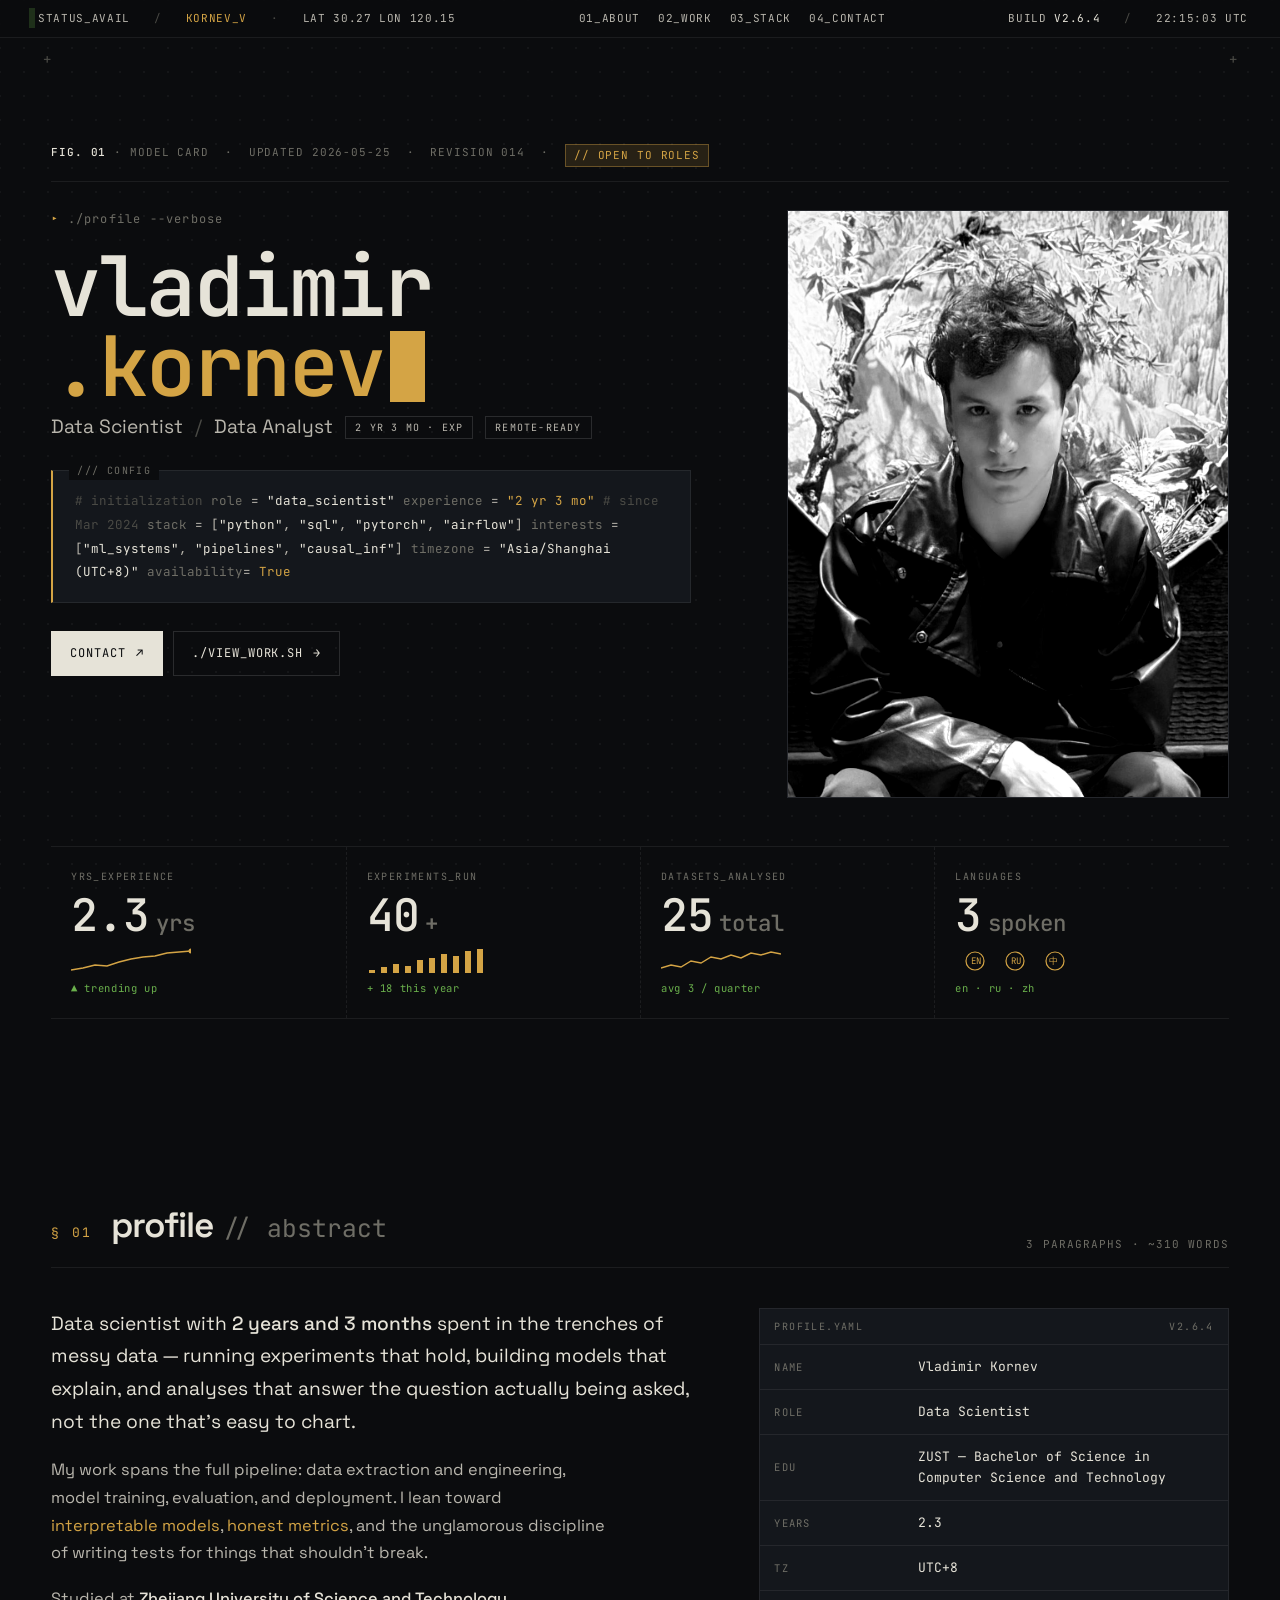
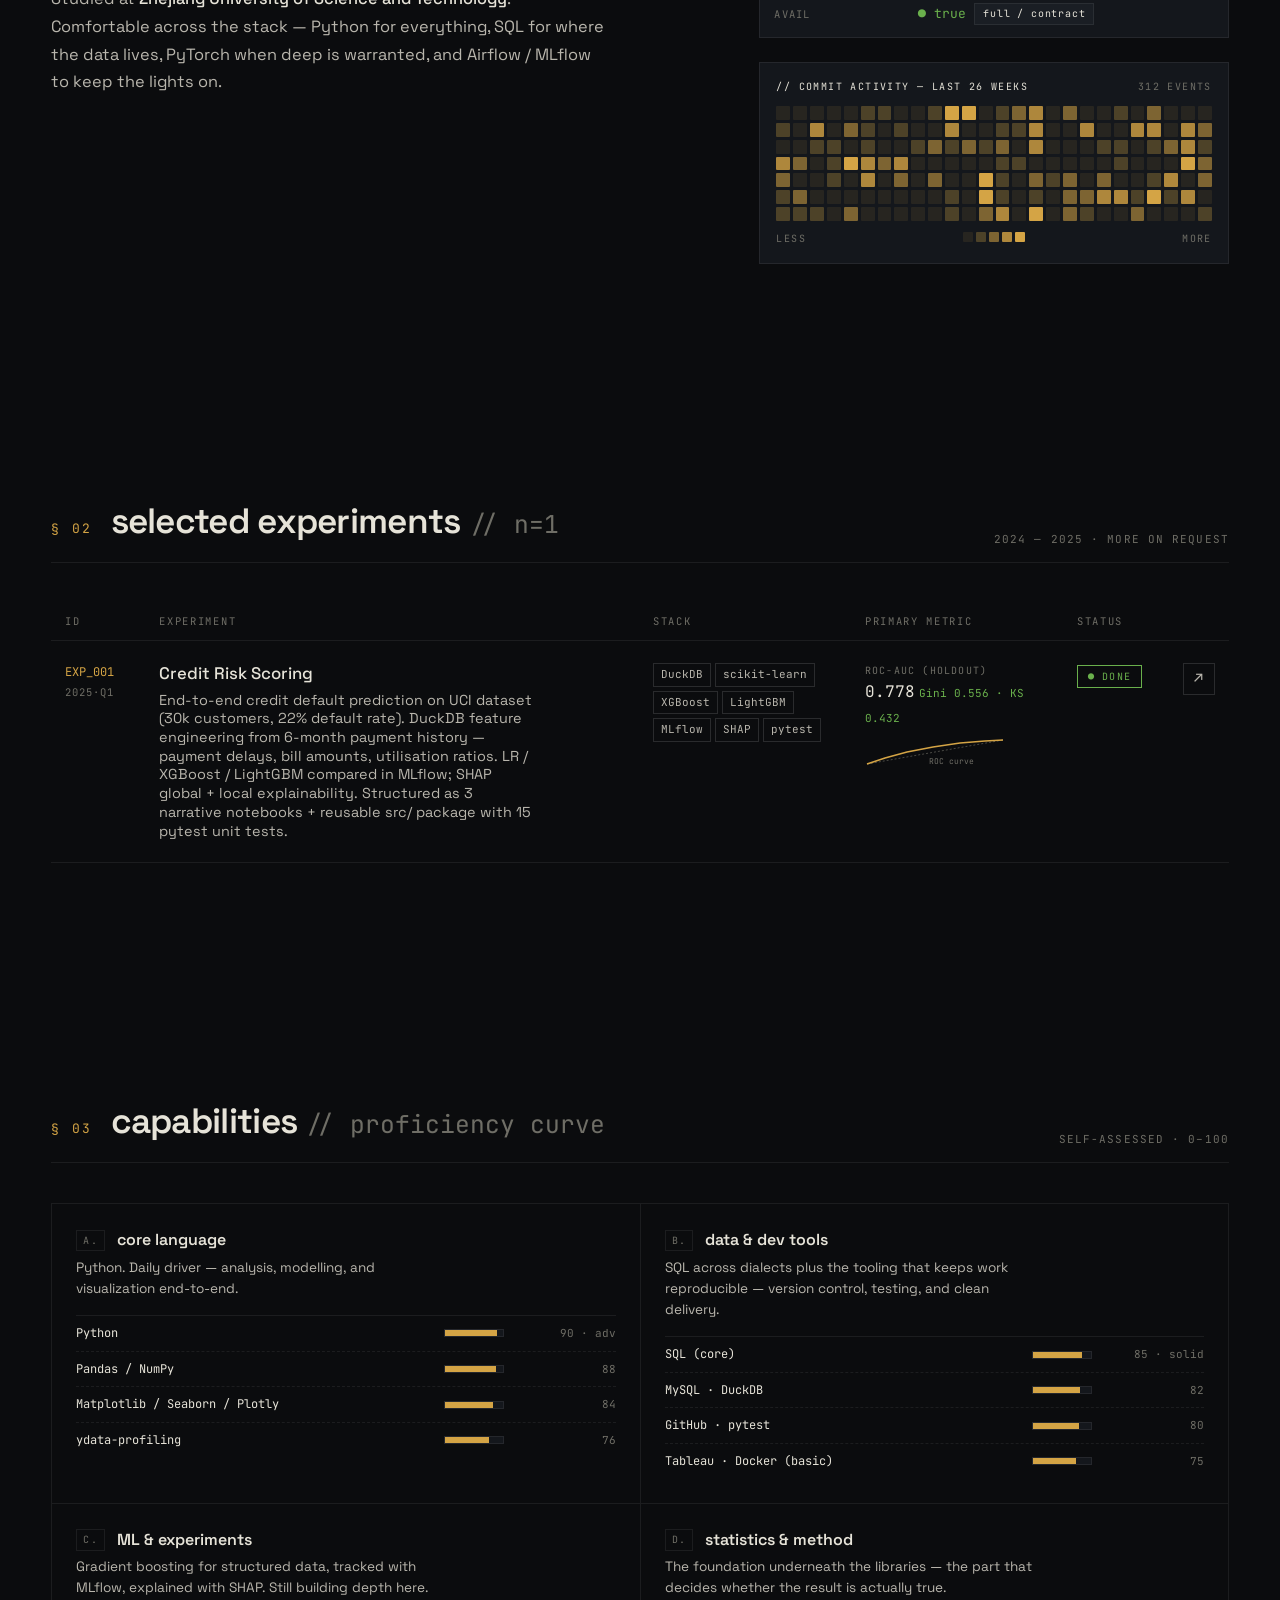
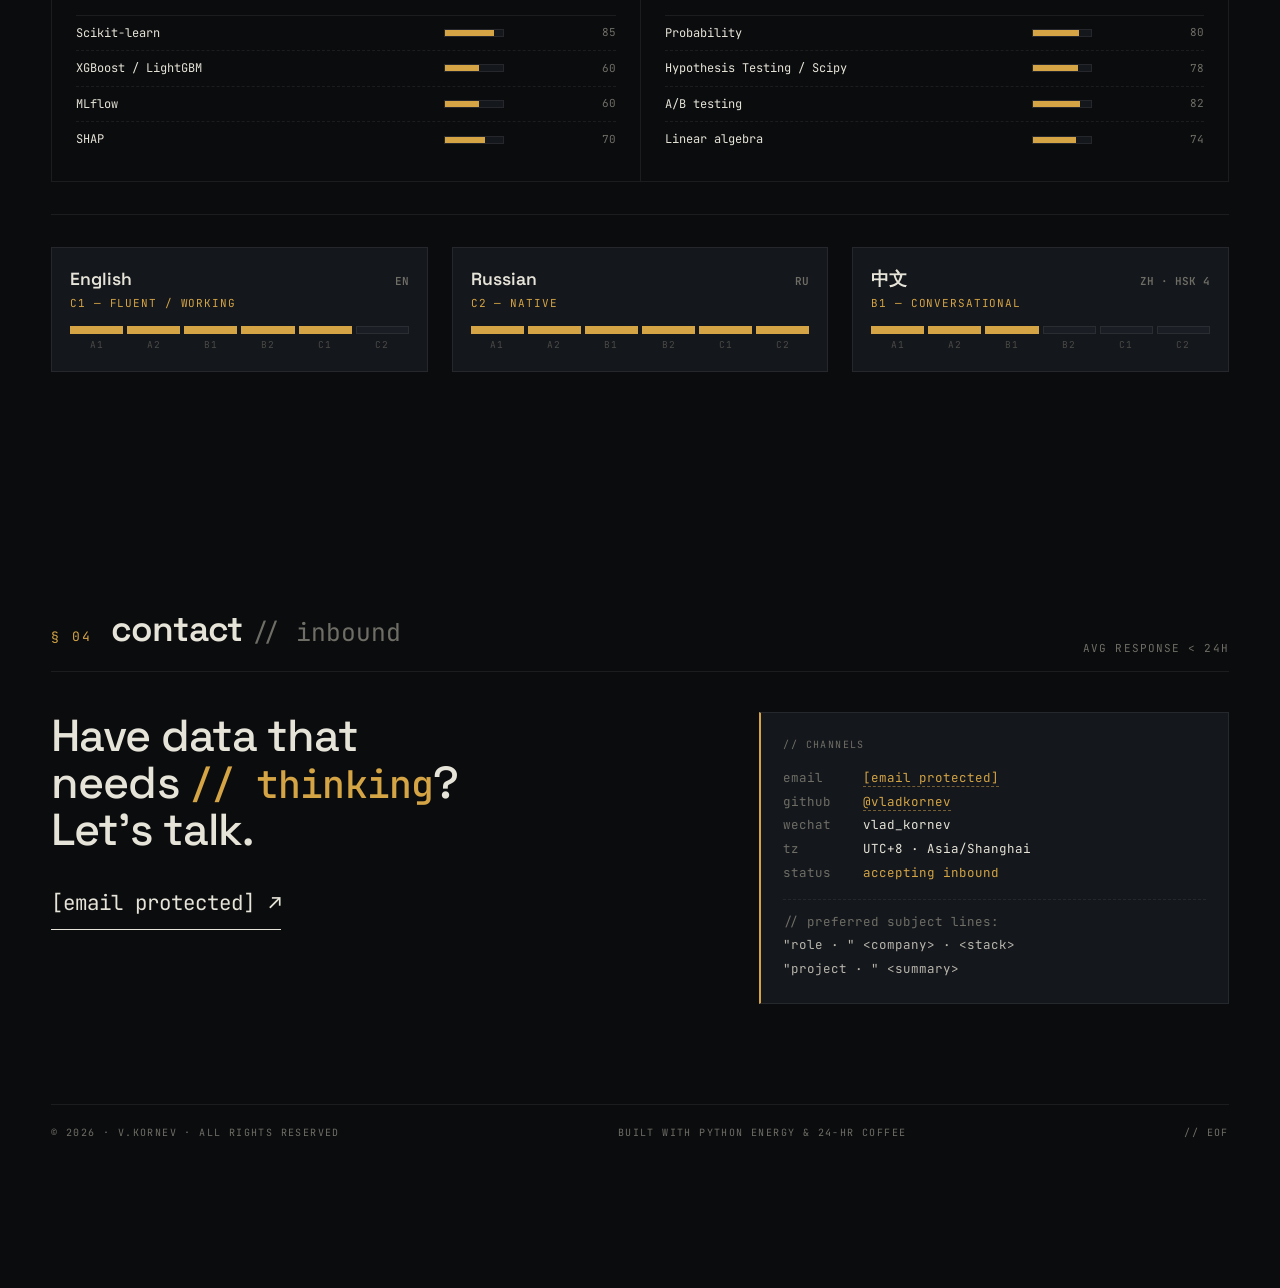
==== index.html @ 1f0e7df6 "Initial portfolio deploy — Credit Risk Scoring project, skills, bio" ====
<!DOCTYPE html>
<html lang="en">
<head>
<meta charset="UTF-8" />
<meta name="viewport" content="width=device-width, initial-scale=1.0" />
<title>kornev_v — model card</title>
<link rel="preconnect" href="https://fonts.googleapis.com">
<link rel="preconnect" href="https://fonts.gstatic.com" crossorigin>
<link href="https://fonts.googleapis.com/css2?family=JetBrains+Mono:wght@300;400;500;600;700&family=Space+Grotesk:wght@300;400;500;600;700&display=swap" rel="stylesheet">

<script>
  // Persisted tweak defaults — host rewrites this block on disk
  window.__TWEAK_DEFAULTS = /*EDITMODE-BEGIN*/{
    "accent": "#d4a445",
    "theme": "dark",
    "grid": true,
    "density": "comfortable"
  }/*EDITMODE-END*/;
</script>

<style>
:root {
  --bg:        #0b0c0e;
  --bg-2:      #0f1115;
  --panel:     #14171c;
  --panel-2:   #1a1e24;
  --line:      rgba(255,255,255,0.07);
  --line-2:    rgba(255,255,255,0.13);
  --text:      #e6e3d8;
  --text-2:    #b9b6ad;
  --dim:       #6f6e66;
  --mute:      #4a4a45;
  --accent:    #d4a445;
  --accent-2:  #e8c275;
  --ok:        #6ab04c;
  --teal:      #5db3b3;
  --magenta:   #c87dc8;
  --warn:      #c87a4b;

  --mono: "JetBrains Mono", ui-monospace, monospace;
  --sans: "Space Grotesk", system-ui, sans-serif;

  --gap: clamp(20px, 4vw, 56px);
}

[data-theme="light"] {
  --bg:        #f3f1ea;
  --bg-2:      #ebe9e1;
  --panel:     #ebe8df;
  --panel-2:   #e2dfd4;
  --line:      rgba(0,0,0,0.08);
  --line-2:    rgba(0,0,0,0.16);
  --text:      #14110d;
  --text-2:    #3a362e;
  --dim:       #6b6357;
  --mute:      #9a9285;
}

* { box-sizing: border-box; margin: 0; padding: 0; }
html { scroll-behavior: smooth; }
body {
  background: var(--bg);
  color: var(--text);
  font-family: var(--sans);
  font-size: 15px;
  line-height: 1.55;
  -webkit-font-smoothing: antialiased;
  text-rendering: optimizeLegibility;
  overflow-x: hidden;
  position: relative;
}

/* dot grid */
body::before {
  content: "";
  position: fixed; inset: 0;
  background-image:
    radial-gradient(var(--line) 1px, transparent 1px);
  background-size: 24px 24px;
  background-position: -12px -12px;
  pointer-events: none;
  z-index: 0;
  opacity: 0.6;
}
body.no-grid::before { display: none; }
main, header.bar, .footer-bar, .crosshair, #tweaks { position: relative; z-index: 1; }

img { display: block; max-width: 100%; }
a { color: inherit; text-decoration: none; }

.mono { font-family: var(--mono); }
.dim  { color: var(--dim); }
.muted{ color: var(--mute); }

/* ============ TOP STATUS BAR ============ */
header.bar {
  position: fixed;
  top: 0; left: 0; right: 0;
  z-index: 50;
  display: flex;
  align-items: center;
  justify-content: space-between;
  gap: 16px;
  padding: 10px clamp(16px, 3vw, 32px);
  font-family: var(--mono);
  font-size: 11px;
  letter-spacing: 0.06em;
  text-transform: uppercase;
  background: color-mix(in oklab, var(--bg) 88%, transparent);
  backdrop-filter: blur(12px) saturate(1.2);
  -webkit-backdrop-filter: blur(12px) saturate(1.2);
  border-bottom: 1px solid var(--line);
  color: var(--text-2);
}
.bar-l, .bar-r { display: flex; gap: 24px; align-items: center; }
.bar .dot {
  width: 8px; height: 8px; border-radius: 50%;
  background: var(--ok); margin-right: 6px;
  box-shadow: 0 0 0 3px color-mix(in oklab, var(--ok) 22%, transparent);
  animation: pulse 2.4s infinite;
}
@keyframes pulse {
  0%,100% { opacity: 1; }
  50% { opacity: 0.45; }
}
.bar .sep { color: var(--mute); }
.bar a { color: var(--text-2); }
.bar a:hover { color: var(--accent); }
.bar a.active { color: var(--accent); }
.bar-nav { display: flex; gap: 18px; }
.bar .id-pill { color: var(--accent); }
@media (max-width: 760px) {
  .bar-nav, .bar-l .latlong, .bar-r .build { display: none; }
}

/* ============ LAYOUT ============ */
main {
  max-width: 1480px;
  margin: 0 auto;
  padding: 56px var(--gap) 0;
}
.crosshair { /* corner ticks at section starts */
  position: relative;
}
.crosshair::before, .crosshair::after {
  content: "+";
  position: absolute;
  font-family: var(--mono); color: var(--mute);
  font-size: 14px; line-height: 1;
}
.crosshair::before { top: -4px; left: -8px; }
.crosshair::after  { top: -4px; right: -8px; }

/* ============ HERO ============ */
#hero { padding: 88px 0 64px; position: relative; }

.h-meta-row {
  display: flex;
  flex-wrap: wrap;
  gap: 6px 16px;
  font-family: var(--mono);
  font-size: 11px;
  letter-spacing: 0.08em;
  text-transform: uppercase;
  color: var(--dim);
  margin-bottom: 28px;
  padding-bottom: 14px;
  border-bottom: 1px solid var(--line);
}
.h-meta-row b { color: var(--text); font-weight: 500; }
.h-meta-row .tag {
  background: color-mix(in oklab, var(--accent) 14%, transparent);
  color: var(--accent);
  padding: 2px 8px;
  border: 1px solid color-mix(in oklab, var(--accent) 38%, transparent);
}

.hero-grid {
  display: grid;
  grid-template-columns: 1.55fr 1fr;
  gap: clamp(24px, 4vw, 56px);
}
@media (max-width: 980px) { .hero-grid { grid-template-columns: 1fr; } }

.h-pretitle {
  font-family: var(--mono);
  font-size: 12px;
  color: var(--dim);
  letter-spacing: 0.1em;
  margin-bottom: 18px;
}
.h-pretitle .arrow { color: var(--accent); }

.h-name {
  font-family: var(--mono);
  font-weight: 600;
  font-size: clamp(2.8rem, 7vw, 5.2rem);
  line-height: 0.96;
  letter-spacing: -0.03em;
  color: var(--text);
  margin-bottom: 6px;
}
.h-name .accent { color: var(--accent); }
.h-name .blink {
  display: inline-block;
  width: 0.42em; height: 0.85em;
  background: var(--accent);
  vertical-align: -8%;
  margin-left: 6px;
  animation: blink 1.1s steps(2,end) infinite;
}
@keyframes blink { 50% { opacity: 0; } }

.h-role {
  font-family: var(--sans);
  font-weight: 400;
  font-size: clamp(1rem, 1.5vw, 1.2rem);
  color: var(--text-2);
  margin-bottom: 28px;
  display: flex; gap: 12px; flex-wrap: wrap;
  align-items: center;
}
.h-role .pipe { color: var(--mute); }
.h-role .badge {
  font-family: var(--mono);
  font-size: 10px;
  letter-spacing: 0.12em;
  text-transform: uppercase;
  padding: 3px 9px;
  border: 1px solid var(--line-2);
  color: var(--text-2);
}

/* config block */
.h-config {
  font-family: var(--mono);
  font-size: 12.5px;
  line-height: 1.9;
  background: var(--panel);
  border: 1px solid var(--line);
  border-left: 2px solid var(--accent);
  padding: 18px 22px;
  margin-bottom: 28px;
  max-width: 640px;
  color: var(--text-2);
  position: relative;
}
.h-config .head {
  position: absolute; top: -10px; left: 16px;
  background: var(--bg); padding: 0 8px;
  font-size: 10px; letter-spacing: 0.14em; text-transform: uppercase;
  color: var(--dim);
}
.h-config .k { color: var(--dim); }
.h-config .v { color: var(--text); }
.h-config .s { color: var(--accent); }
.h-config .c { color: var(--mute); }

.h-cta { display: flex; flex-wrap: wrap; gap: 10px; margin-top: 24px; }
.btn {
  font-family: var(--mono);
  font-size: 12px;
  letter-spacing: 0.08em;
  text-transform: uppercase;
  padding: 12px 18px;
  background: var(--text);
  color: var(--bg);
  border: 1px solid var(--text);
  display: inline-flex;
  align-items: center;
  gap: 10px;
  cursor: pointer;
  transition: transform 0.15s, background 0.2s, color 0.2s;
}
.btn:hover { background: var(--accent); border-color: var(--accent); color: #0b0c0e; }
.btn:hover .b-arr { transform: translate(3px, -3px); }
.btn .b-arr { display: inline-block; transition: transform 0.25s; }
.btn.ghost { background: transparent; color: var(--text); border: 1px solid var(--line-2); }
.btn.ghost:hover { background: var(--panel-2); color: var(--text); border-color: var(--text); }

/* hero right column */
.h-right {
  display: grid;
  gap: 16px;
  align-content: start;
}
.figure {
  background: var(--panel);
  border: 1px solid var(--line);
  position: relative;
}
.figure header {
  display: flex;
  justify-content: space-between;
  align-items: center;
  padding: 10px 14px;
  border-bottom: 1px solid var(--line);
  font-family: var(--mono);
  font-size: 10px;
  letter-spacing: 0.12em;
  text-transform: uppercase;
  color: var(--dim);
}
.figure header .title { color: var(--text); }
.figure header .meta { color: var(--mute); }

.portrait-fig img {
  width: 100%;
  aspect-ratio: 3/4;
  object-position: center top;
  object-fit: cover;
  filter: grayscale(1) contrast(1.06);
}
.portrait-fig footer {
  display: flex; justify-content: space-between; align-items: center;
  padding: 10px 14px;
  font-family: var(--mono);
  font-size: 10px;
  letter-spacing: 0.1em;
  text-transform: uppercase;
  color: var(--dim);
  border-top: 1px solid var(--line);
}
.portrait-fig footer .cap { color: var(--text-2); }

/* ============ STAT STRIP ============ */
.stats {
  display: grid;
  grid-template-columns: repeat(4, 1fr);
  border-top: 1px solid var(--line);
  border-bottom: 1px solid var(--line);
  margin-top: 48px;
}
@media (max-width: 760px) { .stats { grid-template-columns: repeat(2, 1fr); } }
.stat {
  padding: 22px 20px;
  border-left: 1px dashed var(--line);
}
.stat:first-child { border-left: none; }
.stat .label {
  font-family: var(--mono);
  font-size: 10px;
  letter-spacing: 0.14em;
  text-transform: uppercase;
  color: var(--dim);
}
.stat .num {
  font-family: var(--mono);
  font-weight: 500;
  font-size: clamp(2rem, 4vw, 2.8rem);
  letter-spacing: -0.02em;
  color: var(--text);
  margin-top: 8px;
  line-height: 1;
  display: flex;
  align-items: baseline;
  gap: 6px;
}
.stat .num .u {
  font-size: 0.5em; color: var(--dim); letter-spacing: 0;
}
.stat .sparkline {
  margin-top: 10px;
  display: block;
  height: 26px;
}
.stat .delta {
  font-family: var(--mono);
  font-size: 10.5px;
  color: var(--ok);
  letter-spacing: 0.06em;
  margin-top: 6px;
}
@media (max-width: 760px) {
  .stat:nth-child(3) { border-top: 1px dashed var(--line); border-left: none; }
  .stat:nth-child(4) { border-top: 1px dashed var(--line); }
}

/* ============ SECTION HEADERS ============ */
section.sec { padding: clamp(72px, 9vw, 120px) 0; }
.sec-head {
  display: flex;
  align-items: flex-end;
  justify-content: space-between;
  gap: 24px;
  padding-bottom: 14px;
  border-bottom: 1px solid var(--line);
  margin-bottom: 40px;
  flex-wrap: wrap;
}
.sec-head .l { display: flex; align-items: baseline; gap: 18px; flex-wrap: wrap; }
.sec-head .num {
  font-family: var(--mono);
  font-size: 13px;
  letter-spacing: 0.18em;
  text-transform: uppercase;
  color: var(--accent);
}
.sec-head h2 {
  font-family: var(--sans);
  font-weight: 600;
  font-size: clamp(1.6rem, 3vw, 2.2rem);
  letter-spacing: -0.02em;
}
.sec-head h2 em {
  font-style: normal;
  font-family: var(--mono);
  color: var(--dim);
  font-weight: 400;
  font-size: 0.7em;
  letter-spacing: 0;
}
.sec-head .r {
  font-family: var(--mono);
  font-size: 11px;
  color: var(--dim);
  letter-spacing: 0.1em;
  text-transform: uppercase;
  text-align: right;
}

/* ============ ABOUT ============ */
.about-grid {
  display: grid;
  grid-template-columns: 1.4fr 1fr;
  gap: clamp(24px, 4vw, 56px);
}
@media (max-width: 900px) { .about-grid { grid-template-columns: 1fr; } }

.about-prose p {
  font-size: 1.02rem;
  line-height: 1.7;
  color: var(--text-2);
  margin-bottom: 18px;
  max-width: 56ch;
}
.about-prose p:first-child {
  font-size: 1.2rem;
  color: var(--text);
}
.about-prose p strong, .about-prose p b { color: var(--text); font-weight: 500; }
.about-prose .accent-text { color: var(--accent); }

/* profile card */
.profile-card {
  background: var(--panel);
  border: 1px solid var(--line);
  font-family: var(--mono);
  font-size: 12px;
}
.profile-card header {
  padding: 10px 14px;
  border-bottom: 1px solid var(--line);
  display: flex; justify-content: space-between; align-items: center;
  font-size: 10px;
  letter-spacing: 0.14em;
  text-transform: uppercase;
  color: var(--dim);
}
.profile-card .row {
  display: grid;
  grid-template-columns: 130px 1fr;
  padding: 12px 14px;
  border-bottom: 1px solid var(--line);
  gap: 14px;
  align-items: center;
}
.profile-card .row:last-child { border-bottom: none; }
.profile-card .row .k {
  color: var(--dim);
  font-size: 10.5px;
  letter-spacing: 0.12em;
  text-transform: uppercase;
}
.profile-card .row .v {
  color: var(--text);
  font-size: 13px;
  display: flex; align-items: center; gap: 8px; flex-wrap: wrap;
}
.profile-card .row .v .ok { color: var(--ok); }
.profile-card .row .v .tag {
  padding: 2px 8px;
  background: var(--panel-2);
  border: 1px solid var(--line);
  font-size: 10px;
  letter-spacing: 0.08em;
}

/* activity heatmap */
.heatmap {
  margin-top: 24px;
  background: var(--panel);
  border: 1px solid var(--line);
  padding: 16px;
}
.heatmap-head {
  display: flex; justify-content: space-between; align-items: baseline;
  margin-bottom: 12px;
  font-family: var(--mono);
  font-size: 10px;
  letter-spacing: 0.14em;
  text-transform: uppercase;
  color: var(--dim);
}
.heatmap-head .t { color: var(--text); }
.heatmap-grid {
  display: grid;
  grid-template-columns: repeat(26, 1fr);
  gap: 3px;
}
.hm-cell {
  aspect-ratio: 1;
  background: color-mix(in oklab, var(--accent) 8%, transparent);
  border-radius: 1px;
}

/* ============ WORK / EXPERIMENTS ============ */
.work-table {
  width: 100%;
  border-collapse: separate;
  border-spacing: 0;
}
.work-table thead th {
  text-align: left;
  font-family: var(--mono);
  font-weight: 400;
  font-size: 10.5px;
  letter-spacing: 0.16em;
  text-transform: uppercase;
  color: var(--dim);
  padding: 10px 14px;
  border-bottom: 1px solid var(--line);
}
.work-row td {
  vertical-align: top;
  padding: 22px 14px;
  border-bottom: 1px solid var(--line);
  font-family: var(--sans);
}
.work-row:hover { background: color-mix(in oklab, var(--panel) 60%, transparent); }
.work-row td.id { font-family: var(--mono); font-size: 12px; color: var(--accent); white-space: nowrap; }
.work-row td.id .yr { color: var(--dim); display: block; font-size: 10.5px; margin-top: 3px; letter-spacing: 0.1em; }
.work-row td.name {
  font-family: var(--sans);
  font-weight: 500;
  font-size: 1.05rem;
  color: var(--text);
  line-height: 1.3;
}
.work-row td.name .desc {
  font-family: var(--sans);
  font-weight: 400;
  display: block;
  color: var(--text-2);
  font-size: 0.9rem;
  margin-top: 6px;
  max-width: 42ch;
}
.work-row td.stack { font-family: var(--mono); font-size: 11px; color: var(--text-2); line-height: 1.8; }
.work-row td.stack .chip {
  display: inline-block;
  padding: 1px 7px;
  border: 1px solid var(--line-2);
  margin: 0 4px 4px 0;
  color: var(--text-2);
}
.work-row td.metric {
  min-width: 160px;
  font-family: var(--mono);
}
.metric-label { font-size: 10px; color: var(--dim); letter-spacing: 0.12em; text-transform: uppercase; }
.metric-val { font-size: 16px; color: var(--text); margin-top: 2px; }
.metric-val .delta { color: var(--ok); font-size: 11px; margin-left: 4px; }
.metric-bar { display: block; margin-top: 8px; height: 28px; width: 140px; }
.work-row td.status .pill {
  font-family: var(--mono);
  font-size: 10px;
  letter-spacing: 0.12em;
  text-transform: uppercase;
  padding: 4px 10px;
  border: 1px solid;
  white-space: nowrap;
}
.pill.live { color: var(--ok); border-color: color-mix(in oklab, var(--ok) 60%, transparent); }
.pill.dev  { color: var(--accent); border-color: color-mix(in oklab, var(--accent) 60%, transparent); }
.pill.beta { color: var(--teal); border-color: color-mix(in oklab, var(--teal) 60%, transparent); }
.work-row td.go { text-align: right; }
.work-row td.go .arr {
  display: inline-flex; align-items: center; justify-content: center;
  width: 32px; height: 32px;
  border: 1px solid var(--line-2);
  color: var(--text-2);
  font-family: var(--mono);
  transition: all 0.2s;
}
.work-row:hover td.go .arr { background: var(--accent); border-color: var(--accent); color: #0b0c0e; }

/* Mobile: collapse table to cards */
@media (max-width: 900px) {
  .work-table thead { display: none; }
  .work-table, .work-table tbody, .work-row, .work-row td { display: block; width: 100%; }
  .work-row { border-bottom: 1px solid var(--line); padding: 16px 0; }
  .work-row td { padding: 6px 0; border: none; }
}

/* ============ STACK (proficiency bars) ============ */
.stack-grid {
  display: grid;
  grid-template-columns: 1fr 1fr;
  gap: 0;
  border-top: 1px solid var(--line);
  border-left: 1px solid var(--line);
}
@media (max-width: 800px) { .stack-grid { grid-template-columns: 1fr; } }
.stack-cell {
  padding: 24px;
  border-right: 1px solid var(--line);
  border-bottom: 1px solid var(--line);
}
.stack-cell h3 {
  font-family: var(--sans);
  font-weight: 600;
  font-size: 1rem;
  color: var(--text);
  margin-bottom: 4px;
  display: flex; align-items: center; gap: 12px;
}
.stack-cell h3 .id {
  font-family: var(--mono); font-size: 10px;
  letter-spacing: 0.14em; color: var(--dim);
  padding: 2px 6px;
  border: 1px solid var(--line);
  font-weight: 400;
}
.stack-cell p {
  font-family: var(--sans);
  font-size: 0.85rem;
  color: var(--text-2);
  margin-bottom: 16px;
  max-width: 42ch;
}
.skill-bar {
  display: grid;
  grid-template-columns: 1fr 60px 100px;
  gap: 12px;
  align-items: center;
  padding: 8px 0;
  border-top: 1px dashed var(--line);
  font-family: var(--mono);
  font-size: 12px;
}
.skill-bar:first-of-type { border-top: 1px solid var(--line); }
.skill-bar .name { color: var(--text); }
.skill-bar .pct { color: var(--dim); font-size: 11px; text-align: right; }
.skill-bar .track {
  height: 8px;
  background: var(--panel);
  border: 1px solid var(--line);
  position: relative;
  overflow: hidden;
}
.skill-bar .fill {
  position: absolute;
  top: 0; left: 0; bottom: 0;
  background: var(--accent);
  background-image: linear-gradient(90deg, var(--accent), var(--accent) 60%, var(--accent-2));
}

/* CEFR-style language bars */
.langs {
  margin-top: 32px;
  display: grid;
  grid-template-columns: repeat(3, 1fr);
  gap: 24px;
  padding-top: 32px;
  border-top: 1px solid var(--line);
}
@media (max-width: 760px) { .langs { grid-template-columns: 1fr; } }
.lang {
  background: var(--panel);
  border: 1px solid var(--line);
  padding: 18px;
}
.lang .ln {
  font-family: var(--sans);
  font-weight: 600;
  font-size: 1.1rem;
  color: var(--text);
  display: flex; align-items: baseline; justify-content: space-between;
}
.lang .ln .iso { font-family: var(--mono); font-size: 11px; color: var(--dim); }
.lang .level {
  font-family: var(--mono);
  font-size: 11px;
  color: var(--accent);
  margin-top: 2px;
  letter-spacing: 0.08em;
  text-transform: uppercase;
}
.cefr {
  display: grid;
  grid-template-columns: repeat(6, 1fr);
  gap: 4px;
  margin-top: 14px;
}
.cefr .seg {
  height: 8px;
  background: var(--panel-2);
  border: 1px solid var(--line);
}
.cefr .seg.on { background: var(--accent); border-color: var(--accent); }
.cefr .seg.half { background: linear-gradient(90deg, var(--accent) 50%, var(--panel-2) 50%); }
.cefr-labels {
  display: grid;
  grid-template-columns: repeat(6, 1fr);
  gap: 4px;
  margin-top: 4px;
  font-family: var(--mono);
  font-size: 9.5px;
  letter-spacing: 0.1em;
  color: var(--mute);
  text-align: center;
}

/* ============ CONTACT ============ */
.contact-grid {
  display: grid;
  grid-template-columns: 1.4fr 1fr;
  gap: clamp(24px, 4vw, 56px);
  align-items: stretch;
}
@media (max-width: 900px) { .contact-grid { grid-template-columns: 1fr; } }

.contact-prose .big {
  font-family: var(--sans);
  font-weight: 500;
  font-size: clamp(1.8rem, 4vw, 2.8rem);
  letter-spacing: -0.02em;
  line-height: 1.05;
  color: var(--text);
  margin-bottom: 24px;
}
.contact-prose .big em {
  font-style: normal;
  color: var(--accent);
  font-family: var(--mono);
  font-size: 0.85em;
}

.email-line {
  display: inline-flex;
  align-items: baseline;
  gap: 14px;
  padding: 10px 0;
  border-bottom: 1px solid var(--text);
  font-family: var(--mono);
  font-size: clamp(1rem, 1.8vw, 1.3rem);
  color: var(--text);
  transition: color 0.2s, border-color 0.2s;
}
.email-line:hover { color: var(--accent); border-color: var(--accent); }

.contact-card {
  background: var(--panel);
  border: 1px solid var(--line);
  border-left: 2px solid var(--accent);
  font-family: var(--mono);
  font-size: 12.5px;
  padding: 22px;
  line-height: 1.9;
}
.contact-card .ck { color: var(--dim); }
.contact-card .cv { color: var(--text); }
.contact-card .cv a { color: var(--accent); border-bottom: 1px dashed color-mix(in oklab, var(--accent) 50%, transparent); }
.contact-card .head {
  display: block;
  font-size: 10px;
  letter-spacing: 0.14em;
  text-transform: uppercase;
  color: var(--dim);
  margin-bottom: 12px;
}

/* ============ FOOTER ============ */
.footer-bar {
  margin-top: clamp(60px, 8vw, 100px);
  border-top: 1px solid var(--line);
  padding: 20px 0 32px;
  display: flex;
  justify-content: space-between;
  align-items: center;
  font-family: var(--mono);
  font-size: 10px;
  letter-spacing: 0.14em;
  text-transform: uppercase;
  color: var(--dim);
  flex-wrap: wrap;
  gap: 12px;
}

/* ============ TWEAKS PANEL ============ */
#tweaks {
  position: fixed;
  right: 20px; bottom: 20px;
  z-index: 500;
  width: 280px;
  background: var(--bg-2);
  border: 1px solid var(--line-2);
  font-family: var(--mono);
  display: none;
}
#tweaks.open { display: block; }
#tweaks > header {
  padding: 10px 14px;
  border-bottom: 1px solid var(--line);
  display: flex; justify-content: space-between; align-items: center;
  font-size: 10.5px;
  letter-spacing: 0.16em;
  text-transform: uppercase;
  color: var(--dim);
}
#tweaks > header .ttl { color: var(--accent); }
#tweaks > header button {
  background: transparent; border: none; color: var(--text); cursor: pointer; font-family: var(--mono);
}
.tw-body { padding: 14px; display: flex; flex-direction: column; gap: 14px; }
.tw-row label {
  display: block;
  font-size: 9.5px;
  letter-spacing: 0.16em;
  text-transform: uppercase;
  color: var(--dim);
  margin-bottom: 6px;
}
.tw-seg, .tw-seg.three {
  display: grid; gap: 4px;
}
.tw-seg { grid-template-columns: 1fr 1fr; }
.tw-seg.three { grid-template-columns: repeat(3, 1fr); }
.tw-seg button {
  font-family: var(--mono); font-size: 10.5px;
  padding: 7px;
  background: transparent;
  border: 1px solid var(--line-2);
  color: var(--text-2);
  cursor: pointer;
  letter-spacing: 0.08em;
  text-transform: uppercase;
}
.tw-seg button.on { background: var(--accent); border-color: var(--accent); color: #0b0c0e; }
.tw-swatches { display: flex; gap: 8px; }
.tw-swatch {
  width: 26px; height: 26px;
  border: 1px solid var(--line-2);
  cursor: pointer;
  border-radius: 50%;
}
.tw-swatch.on { box-shadow: 0 0 0 2px var(--text); }

::selection { background: var(--accent); color: #0b0c0e; }
</style>
</head>
<body data-theme="dark">

<!-- ============ STATUS BAR ============ -->
<header class="bar" data-screen-label="00 Bar">
  <div class="bar-l">
    <span><span class="dot"></span>STATUS_AVAIL</span>
    <span class="sep">/</span>
    <span class="id-pill">kornev_v</span>
    <span class="latlong sep">·</span>
    <span class="latlong">LAT 30.27 LON 120.15</span>
  </div>
  <nav class="bar-nav">
    <a href="#about">01_about</a>
    <a href="#work">02_work</a>
    <a href="#stack">03_stack</a>
    <a href="#contact">04_contact</a>
  </nav>
  <div class="bar-r">
    <span class="build">build <span style="color:var(--text);">v2.6.4</span></span>
    <span class="sep">/</span>
    <span id="clock">--:--:--</span>
  </div>
</header>

<main>

<!-- ============ HERO ============ -->
<section id="hero" class="crosshair">

  <div class="h-meta-row">
    <span><b>FIG. 01</b> · Model card</span>
    <span>·</span>
    <span>Updated 2026-05-25</span>
    <span>·</span>
    <span>Revision 014</span>
    <span>·</span>
    <span class="tag">// open to roles</span>
  </div>

  <div class="hero-grid">
    <div>
      <div class="h-pretitle"><span class="arrow">▸</span> ./profile --verbose</div>
      <h1 class="h-name">vladimir<br><span class="accent">.kornev</span><span class="blink"></span></h1>
      <div class="h-role">
        <span>Data Scientist</span>
        <span class="pipe">/</span>
        <span>Data Analyst</span>
        <span class="badge">2 yr 3 mo · exp</span>
        <span class="badge">remote-ready</span>
      </div>

      <div class="h-config">
        <span class="head">/// CONFIG</span>
<span class="c"># initialization</span>
<span class="k">role</span>        = <span class="v">"data_scientist"</span>
<span class="k">experience</span>  = <span class="s">"2 yr 3 mo"</span>  <span class="c"># since Mar 2024</span>
<span class="k">stack</span>       = [<span class="v">"python"</span>, <span class="v">"sql"</span>, <span class="v">"pytorch"</span>, <span class="v">"airflow"</span>]
<span class="k">interests</span>   = [<span class="v">"ml_systems"</span>, <span class="v">"pipelines"</span>, <span class="v">"causal_inf"</span>]
<span class="k">timezone</span>    = <span class="v">"Asia/Shanghai (UTC+8)"</span>
<span class="k">availability</span>= <span class="s">True</span>
      </div>

      <div class="h-cta">
        <a class="btn" href="#contact">
          <span>contact</span> <span class="b-arr">↗</span>
        </a>
        <a class="btn ghost" href="#work">
          <span>./view_work.sh</span> <span class="b-arr">→</span>
        </a>
      </div>
    </div>

    <div class="h-right">
      <figure class="figure portrait-fig">
        <img src="IMG_5974_3.jpg" alt="Vladimir Kornev">
      </figure>
    </div>
  </div>

  <!-- stats strip -->
  <div class="stats">
    <div class="stat">
      <div class="label">YRS_EXPERIENCE</div>
      <div class="num">2.3<span class="u">yrs</span></div>
      <svg class="sparkline" viewBox="0 0 120 26" preserveAspectRatio="none">
        <polyline fill="none" stroke="var(--accent)" stroke-width="1.4" points="0,22 12,20 24,17 36,18 48,14 60,11 72,9 84,8 96,5 108,4 120,3"/>
        <circle cx="120" cy="3" r="2.5" fill="var(--accent)"/>
      </svg>
      <div class="delta">▲ trending up</div>
    </div>
    <div class="stat">
      <div class="label">EXPERIMENTS_RUN</div>
      <div class="num">40<span class="u">+</span></div>
      <svg class="sparkline" viewBox="0 0 120 26" preserveAspectRatio="none">
        <g fill="var(--accent)">
          <rect x="2"  y="22" width="6" height="3"/>
          <rect x="14" y="19" width="6" height="6"/>
          <rect x="26" y="16" width="6" height="9"/>
          <rect x="38" y="18" width="6" height="7"/>
          <rect x="50" y="12" width="6" height="13"/>
          <rect x="62" y="10" width="6" height="15"/>
          <rect x="74" y="6"  width="6" height="19"/>
          <rect x="86" y="8"  width="6" height="17"/>
          <rect x="98" y="3"  width="6" height="22"/>
          <rect x="110" y="1" width="6" height="24"/>
        </g>
      </svg>
      <div class="delta">+ 18 this year</div>
    </div>
    <div class="stat">
      <div class="label">DATASETS_ANALYSED</div>
      <div class="num">25<span class="u">total</span></div>
      <svg class="sparkline" viewBox="0 0 120 26" preserveAspectRatio="none">
        <polyline fill="none" stroke="var(--accent)" stroke-width="1.4"
          points="0,20 10,17 20,19 30,13 40,15 50,9 60,11 70,7 80,10 90,5 100,7 110,4 120,6"/>
      </svg>
      <div class="delta">avg 3 / quarter</div>
    </div>
    <div class="stat">
      <div class="label">LANGUAGES</div>
      <div class="num">3<span class="u">spoken</span></div>
      <svg class="sparkline" viewBox="0 0 120 26" preserveAspectRatio="none">
        <g fill="none" stroke="var(--accent)" stroke-width="1.2">
          <circle cx="20" cy="13" r="9"/>
          <circle cx="60" cy="13" r="9"/>
          <circle cx="100" cy="13" r="9"/>
        </g>
        <g fill="var(--accent)" font-family="JetBrains Mono" font-size="9">
          <text x="16" y="16">EN</text>
          <text x="56" y="16">RU</text>
          <text x="94" y="16">中</text>
        </g>
      </svg>
      <div class="delta">en · ru · zh</div>
    </div>
  </div>
</section>

<!-- ============ § 01 ABOUT ============ -->
<section id="about" class="sec" data-screen-label="01 About">
  <div class="sec-head">
    <div class="l">
      <span class="num">§ 01</span>
      <h2>profile <em>// abstract</em></h2>
    </div>
    <div class="r">3 paragraphs · ~310 words</div>
  </div>

  <div class="about-grid">
    <div class="about-prose">
      <p>
        Data scientist with <strong>2 years and 3 months</strong> spent in the trenches of messy data — running experiments that hold, building models that explain, and analyses that answer the question actually being asked, not the one that's easy to chart.
      </p>
      <p>
        My work spans the full pipeline: data extraction and engineering, model training, evaluation, and deployment. I lean toward <span class="accent-text">interpretable models</span>, <span class="accent-text">honest metrics</span>, and the unglamorous discipline of writing tests for things that shouldn't break.
      </p>
      <p>
        Studied at <strong>Zhejiang University of Science and Technology</strong>. Comfortable across the stack — Python for everything, SQL for where the data lives, PyTorch when deep is warranted, and Airflow / MLflow to keep the lights on.
      </p>
    </div>

    <div>
      <div class="profile-card">
        <header>
          <span>profile.yaml</span>
          <span>v2.6.4</span>
        </header>
        <div class="row"><span class="k">name</span><span class="v">Vladimir Kornev</span></div>
        <div class="row"><span class="k">role</span><span class="v">Data Scientist</span></div>
        <div class="row"><span class="k">edu</span><span class="v">ZUST — Bachelor of Science in Computer Science and Technology</span></div>
        <div class="row"><span class="k">years</span><span class="v">2.3</span></div>
        <div class="row"><span class="k">tz</span><span class="v">UTC+8</span></div>
        <div class="row"><span class="k">avail</span><span class="v"><span class="ok">● true</span> <span class="tag">full / contract</span></span></div>
      </div>

      <div class="heatmap">
        <div class="heatmap-head">
          <span class="t">// commit activity — last 26 weeks</span>
          <span id="hm-count">312 events</span>
        </div>
        <div class="heatmap-grid" id="hm-grid"></div>
        <div class="heatmap-head" style="margin-top:10px; margin-bottom:0;">
          <span>less</span>
          <span style="display:flex;gap:3px;">
            <span class="hm-cell" style="background:color-mix(in oklab, var(--accent) 10%, transparent); width:10px;height:10px;"></span>
            <span class="hm-cell" style="background:color-mix(in oklab, var(--accent) 30%, transparent); width:10px;height:10px;"></span>
            <span class="hm-cell" style="background:color-mix(in oklab, var(--accent) 55%, transparent); width:10px;height:10px;"></span>
            <span class="hm-cell" style="background:color-mix(in oklab, var(--accent) 80%, transparent); width:10px;height:10px;"></span>
            <span class="hm-cell" style="background:var(--accent); width:10px;height:10px;"></span>
          </span>
          <span>more</span>
        </div>
      </div>
    </div>
  </div>
</section>

<!-- ============ § 02 WORK ============ -->
<section id="work" class="sec" data-screen-label="02 Work">
  <div class="sec-head">
    <div class="l">
      <span class="num">§ 02</span>
      <h2>selected experiments <em>// n=1</em></h2>
    </div>
    <div class="r">2024 — 2025 · more on request</div>
  </div>

  <table class="work-table">
    <thead>
      <tr>
        <th style="width:8%;">id</th>
        <th>experiment</th>
        <th style="width:18%;">stack</th>
        <th style="width:18%;">primary metric</th>
        <th style="width:9%;">status</th>
        <th style="width:5%;"></th>
      </tr>
    </thead>
    <tbody>
      <tr class="work-row">
        <td class="id">EXP_001<span class="yr">2025·Q1</span></td>
        <td class="name">
          <a href="https://github.com/Vladimir-Kornev/credit-risk-scoring" target="_blank" style="color:inherit;">Credit Risk Scoring</a>
          <span class="desc">End-to-end credit default prediction on UCI dataset (30k customers, 22% default rate). DuckDB feature engineering from 6-month payment history — payment delays, bill amounts, utilisation ratios. LR / XGBoost / LightGBM compared in MLflow; SHAP global + local explainability. Structured as 3 narrative notebooks + reusable src/ package with 15 pytest unit tests.</span>
        </td>
        <td class="stack">
          <span class="chip">DuckDB</span><span class="chip">scikit-learn</span><span class="chip">XGBoost</span><span class="chip">LightGBM</span><span class="chip">MLflow</span><span class="chip">SHAP</span><span class="chip">pytest</span>
        </td>
        <td class="metric">
          <div class="metric-label">ROC-AUC (holdout)</div>
          <div class="metric-val">0.778<span class="delta">Gini 0.556 · KS 0.432</span></div>
          <svg class="metric-bar" viewBox="0 0 140 28">
            <polyline fill="none" stroke="var(--mute)" stroke-width="1" stroke-dasharray="2 2" points="2,26 138,2"/>
            <polyline fill="none" stroke="var(--accent)" stroke-width="1.6"
              points="2,26 20,20 42,14 68,9 95,5 120,3 138,2"/>
            <text x="64" y="26" font-family="JetBrains Mono" font-size="8" fill="var(--dim)">ROC curve</text>
          </svg>
        </td>
        <td class="status"><span class="pill live">● DONE</span></td>
        <td class="go"><a href="https://github.com/Vladimir-Kornev/credit-risk-scoring" target="_blank" style="color:inherit;"><span class="arr">↗</span></a></td>
      </tr>
    </tbody>
  </table>
</section>

<!-- ============ § 03 STACK ============ -->
<section id="stack" class="sec" data-screen-label="03 Stack">
  <div class="sec-head">
    <div class="l">
      <span class="num">§ 03</span>
      <h2>capabilities <em>// proficiency curve</em></h2>
    </div>
    <div class="r">self-assessed · 0–100</div>
  </div>

  <div class="stack-grid">

    <!-- A -->
    <div class="stack-cell">
      <h3><span class="id">A.</span> core language</h3>
      <p>Python. Daily driver — analysis, modelling, and visualization end-to-end.</p>
      <div class="skill-bar"><span class="name">Python</span><div class="track"><div class="fill" style="width:90%"></div></div><span class="pct">90 · adv</span></div>
      <div class="skill-bar"><span class="name">Pandas / NumPy</span><div class="track"><div class="fill" style="width:88%"></div></div><span class="pct">88</span></div>
      <div class="skill-bar"><span class="name">Matplotlib / Seaborn / Plotly</span><div class="track"><div class="fill" style="width:84%"></div></div><span class="pct">84</span></div>
      <div class="skill-bar"><span class="name">ydata-profiling</span><div class="track"><div class="fill" style="width:76%"></div></div><span class="pct">76</span></div>
    </div>

    <!-- B -->
    <div class="stack-cell">
      <h3><span class="id">B.</span> data &amp; dev tools</h3>
      <p>SQL across dialects plus the tooling that keeps work reproducible — version control, testing, and clean delivery.</p>
      <div class="skill-bar"><span class="name">SQL (core)</span><div class="track"><div class="fill" style="width:85%"></div></div><span class="pct">85 · solid</span></div>
      <div class="skill-bar"><span class="name">MySQL · DuckDB</span><div class="track"><div class="fill" style="width:82%"></div></div><span class="pct">82</span></div>
      <div class="skill-bar"><span class="name">GitHub · pytest</span><div class="track"><div class="fill" style="width:80%"></div></div><span class="pct">80</span></div>
      <div class="skill-bar"><span class="name">Tableau · Docker (basic)</span><div class="track"><div class="fill" style="width:75%"></div></div><span class="pct">75</span></div>
    </div>

    <!-- C -->
    <div class="stack-cell">
      <h3><span class="id">C.</span> ML &amp; experiments</h3>
      <p>Gradient boosting for structured data, tracked with MLflow, explained with SHAP. Still building depth here.</p>
      <div class="skill-bar"><span class="name">Scikit-learn</span><div class="track"><div class="fill" style="width:85%"></div></div><span class="pct">85</span></div>
      <div class="skill-bar"><span class="name">XGBoost / LightGBM</span><div class="track"><div class="fill" style="width:60%"></div></div><span class="pct">60</span></div>
      <div class="skill-bar"><span class="name">MLflow</span><div class="track"><div class="fill" style="width:60%"></div></div><span class="pct">60</span></div>
      <div class="skill-bar"><span class="name">SHAP</span><div class="track"><div class="fill" style="width:70%"></div></div><span class="pct">70</span></div>
    </div>

    <!-- D -->
    <div class="stack-cell">
      <h3><span class="id">D.</span> statistics &amp; method</h3>
      <p>The foundation underneath the libraries — the part that decides whether the result is actually true.</p>
      <div class="skill-bar"><span class="name">Probability</span><div class="track"><div class="fill" style="width:80%"></div></div><span class="pct">80</span></div>
      <div class="skill-bar"><span class="name">Hypothesis Testing / Scipy</span><div class="track"><div class="fill" style="width:78%"></div></div><span class="pct">78</span></div>
      <div class="skill-bar"><span class="name">A/B testing</span><div class="track"><div class="fill" style="width:82%"></div></div><span class="pct">82</span></div>
      <div class="skill-bar"><span class="name">Linear algebra</span><div class="track"><div class="fill" style="width:74%"></div></div><span class="pct">74</span></div>
    </div>

  </div>

  <!-- language proficiency strip -->
  <div class="langs">
    <div class="lang">
      <div class="ln">English <span class="iso">EN</span></div>
      <div class="level">C1 — Fluent / working</div>
      <div class="cefr">
        <span class="seg on"></span><span class="seg on"></span><span class="seg on"></span><span class="seg on"></span><span class="seg on"></span><span class="seg"></span>
      </div>
      <div class="cefr-labels"><span>A1</span><span>A2</span><span>B1</span><span>B2</span><span>C1</span><span>C2</span></div>
    </div>
    <div class="lang">
      <div class="ln">Russian <span class="iso">RU</span></div>
      <div class="level">C2 — Native</div>
      <div class="cefr">
        <span class="seg on"></span><span class="seg on"></span><span class="seg on"></span><span class="seg on"></span><span class="seg on"></span><span class="seg on"></span>
      </div>
      <div class="cefr-labels"><span>A1</span><span>A2</span><span>B1</span><span>B2</span><span>C1</span><span>C2</span></div>
    </div>
    <div class="lang">
      <div class="ln">中文 <span class="iso">ZH · HSK 4</span></div>
      <div class="level">B1 — Conversational</div>
      <div class="cefr">
        <span class="seg on"></span><span class="seg on"></span><span class="seg on"></span><span class="seg"></span><span class="seg"></span><span class="seg"></span>
      </div>
      <div class="cefr-labels"><span>A1</span><span>A2</span><span>B1</span><span>B2</span><span>C1</span><span>C2</span></div>
    </div>
  </div>
</section>

<!-- ============ § 04 CONTACT ============ -->
<section id="contact" class="sec" data-screen-label="04 Contact">
  <div class="sec-head">
    <div class="l">
      <span class="num">§ 04</span>
      <h2>contact <em>// inbound</em></h2>
    </div>
    <div class="r">avg response &lt; 24h</div>
  </div>

  <div class="contact-grid">
    <div class="contact-prose">
      <p class="big">
        Have data that<br>
        needs <em>// thinking</em>?<br>
        Let's talk.
      </p>
      <a class="email-line" href="/cdn-cgi/l/email-protection#3e524b5d554748525f5a0609067e59535f5752105d5153">
        <span class="__cf_email__" data-cfemail="59352c3a32202f35383d616e61193e34383035773a3634">[email&#160;protected]</span> <span>↗</span>
      </a>
    </div>

    <div class="contact-card">
      <span class="head">// channels</span>
      <div><span class="ck">email&nbsp;&nbsp;&nbsp;&nbsp;</span> <span class="cv"><a href="/cdn-cgi/l/email-protection#f49881979f8d82989590ccc3ccb49399959d98da979b99"><span class="__cf_email__" data-cfemail="aac6dfc9c1d3dcc6cbce929d92eacdc7cbc3c684c9c5c7">[email&#160;protected]</span></a></span></div>
      <div><span class="ck">github&nbsp;&nbsp;&nbsp;</span> <span class="cv"><a href="#">@vladkornev</a></span></div>
      <div><span class="ck">wechat&nbsp;&nbsp;&nbsp;</span> <span class="cv">vlad_kornev</span></div>
      <div><span class="ck">tz&nbsp;&nbsp;&nbsp;&nbsp;&nbsp;&nbsp;&nbsp;</span> <span class="cv">UTC+8 · Asia/Shanghai</span></div>
      <div><span class="ck">status&nbsp;&nbsp;&nbsp;</span> <span class="cv" style="color:var(--accent);">accepting inbound</span></div>
      <div style="margin-top:14px; color:var(--dim); border-top:1px dashed var(--line); padding-top:10px;">
        <span class="ck">// preferred subject lines:</span><br>
        <span class="cv" style="color:var(--text-2);">"role · " &lt;company&gt; · &lt;stack&gt;</span><br>
        <span class="cv" style="color:var(--text-2);">"project · " &lt;summary&gt;</span>
      </div>
    </div>
  </div>

  <div class="footer-bar">
    <span>© 2026 · v.kornev · all rights reserved</span>
    <span>built with python energy &amp; 24-hr coffee</span>
    <span>// EOF</span>
  </div>
</section>

</main>

<!-- ============ TWEAKS ============ -->
<div id="tweaks">
  <header>
    <span><span class="ttl">// tweaks</span> · runtime</span>
    <button id="tw-close" aria-label="Close">×</button>
  </header>
  <div class="tw-body">
    <div class="tw-row">
      <label>theme</label>
      <div class="tw-seg" data-key="theme">
        <button data-val="dark">dark</button>
        <button data-val="light">light</button>
      </div>
    </div>
    <div class="tw-row">
      <label>accent</label>
      <div class="tw-swatches" data-key="accent">
        <span class="tw-swatch" data-val="#d4a445" style="background:#d4a445"></span>
        <span class="tw-swatch" data-val="#6ab04c" style="background:#6ab04c"></span>
        <span class="tw-swatch" data-val="#5db3b3" style="background:#5db3b3"></span>
        <span class="tw-swatch" data-val="#c87dc8" style="background:#c87dc8"></span>
        <span class="tw-swatch" data-val="#e85a4f" style="background:#e85a4f"></span>
      </div>
    </div>
    <div class="tw-row">
      <label>dot grid</label>
      <div class="tw-seg" data-key="grid">
        <button data-val="true">on</button>
        <button data-val="false">off</button>
      </div>
    </div>
    <div class="tw-row">
      <label>density</label>
      <div class="tw-seg" data-key="density">
        <button data-val="compact">compact</button>
        <button data-val="comfortable">comfortable</button>
      </div>
    </div>
  </div>
</div>

<script data-cfasync="false" src="/cdn-cgi/scripts/5c5dd728/cloudflare-static/email-decode.min.js"></script><script>
// ===== clock =====
function tick() {
  const d = new Date();
  const pad = n => String(n).padStart(2, '0');
  const txt = `${pad(d.getUTCHours())}:${pad(d.getUTCMinutes())}:${pad(d.getUTCSeconds())} UTC`;
  const el = document.getElementById('clock');
  if (el) el.textContent = txt;
}
tick(); setInterval(tick, 1000);

// ===== heatmap (deterministic pseudo-random) =====
(function() {
  const grid = document.getElementById('hm-grid');
  if (!grid) return;
  // 7 rows × 26 weeks = 182 cells
  let seed = 4242;
  function rnd() { seed = (seed * 9301 + 49297) % 233280; return seed / 233280; }
  // we'll render 26 weekly columns × 7 days but flatten as one grid of 7×26 — using 26 cols actually,
  // build as 26 cells each containing 7 mini? Simpler: 26 cols × 7 rows via inline rows
  grid.style.gridTemplateColumns = 'repeat(26, 1fr)';
  grid.style.gridTemplateRows = 'repeat(7, 1fr)';
  grid.style.gridAutoFlow = 'column';
  for (let i = 0; i < 26 * 7; i++) {
    const cell = document.createElement('span');
    cell.className = 'hm-cell';
    const v = rnd();
    let bg;
    if (v < 0.45) bg = 'color-mix(in oklab, var(--accent) 10%, transparent)';
    else if (v < 0.7) bg = 'color-mix(in oklab, var(--accent) 30%, transparent)';
    else if (v < 0.86) bg = 'color-mix(in oklab, var(--accent) 55%, transparent)';
    else if (v < 0.96) bg = 'color-mix(in oklab, var(--accent) 80%, transparent)';
    else bg = 'var(--accent)';
    cell.style.background = bg;
    grid.appendChild(cell);
  }
})();

// ===== nav active state =====
const sections = ['about','work','stack','contact'].map(id => document.getElementById(id));
const navLinks = [...document.querySelectorAll('.bar-nav a')];
function onScroll() {
  const y = window.scrollY + 120;
  let active = '';
  sections.forEach(s => { if (s && s.offsetTop <= y) active = s.id; });
  navLinks.forEach(a => a.classList.toggle('active', a.getAttribute('href') === '#' + active));
}
window.addEventListener('scroll', onScroll, { passive: true });
onScroll();

// ===== smooth anchor offset =====
document.querySelectorAll('a[href^="#"]').forEach(a => {
  a.addEventListener('click', e => {
    const id = a.getAttribute('href').slice(1);
    const t = document.getElementById(id);
    if (!t) return;
    e.preventDefault();
    window.scrollTo({ top: t.getBoundingClientRect().top + window.scrollY - 70, behavior: 'smooth' });
  });
});

// ===== Tweaks =====
const TW = Object.assign({}, window.__TWEAK_DEFAULTS);

function applyTweaks() {
  document.body.dataset.theme = TW.theme;
  document.documentElement.style.setProperty('--accent', TW.accent);
  // derive a brighter accent-2 from accent
  document.documentElement.style.setProperty('--accent-2', TW.accent);
  document.body.classList.toggle('no-grid', !(TW.grid === true || TW.grid === 'true'));
  document.body.style.fontSize = TW.density === 'compact' ? '14px' : '15px';
  document.querySelectorAll('#tweaks [data-key]').forEach(group => {
    const key = group.dataset.key;
    group.querySelectorAll('[data-val]').forEach(b => {
      b.classList.toggle('on', String(TW[key]) === String(b.dataset.val));
    });
  });
}
applyTweaks();

function setTweak(k, v) {
  if (v === 'true') v = true; else if (v === 'false') v = false;
  TW[k] = v;
  applyTweaks();
  try { window.parent.postMessage({ type: '__edit_mode_set_keys', edits: { [k]: v } }, '*'); } catch(e){}
}

document.querySelectorAll('#tweaks [data-key]').forEach(group => {
  const key = group.dataset.key;
  group.querySelectorAll('[data-val]').forEach(btn => {
    btn.addEventListener('click', () => setTweak(key, btn.dataset.val));
  });
});

// ===== Tweaks panel show/hide =====
const panel = document.getElementById('tweaks');
window.addEventListener('message', e => {
  const d = e.data || {};
  if (d.type === '__activate_edit_mode') panel.classList.add('open');
  if (d.type === '__deactivate_edit_mode') panel.classList.remove('open');
});
document.getElementById('tw-close').addEventListener('click', () => {
  panel.classList.remove('open');
  try { window.parent.postMessage({ type: '__edit_mode_dismissed' }, '*'); } catch(e){}
});
try { window.parent.postMessage({ type: '__edit_mode_available' }, '*'); } catch(e){}
</script>

</body>
</html>
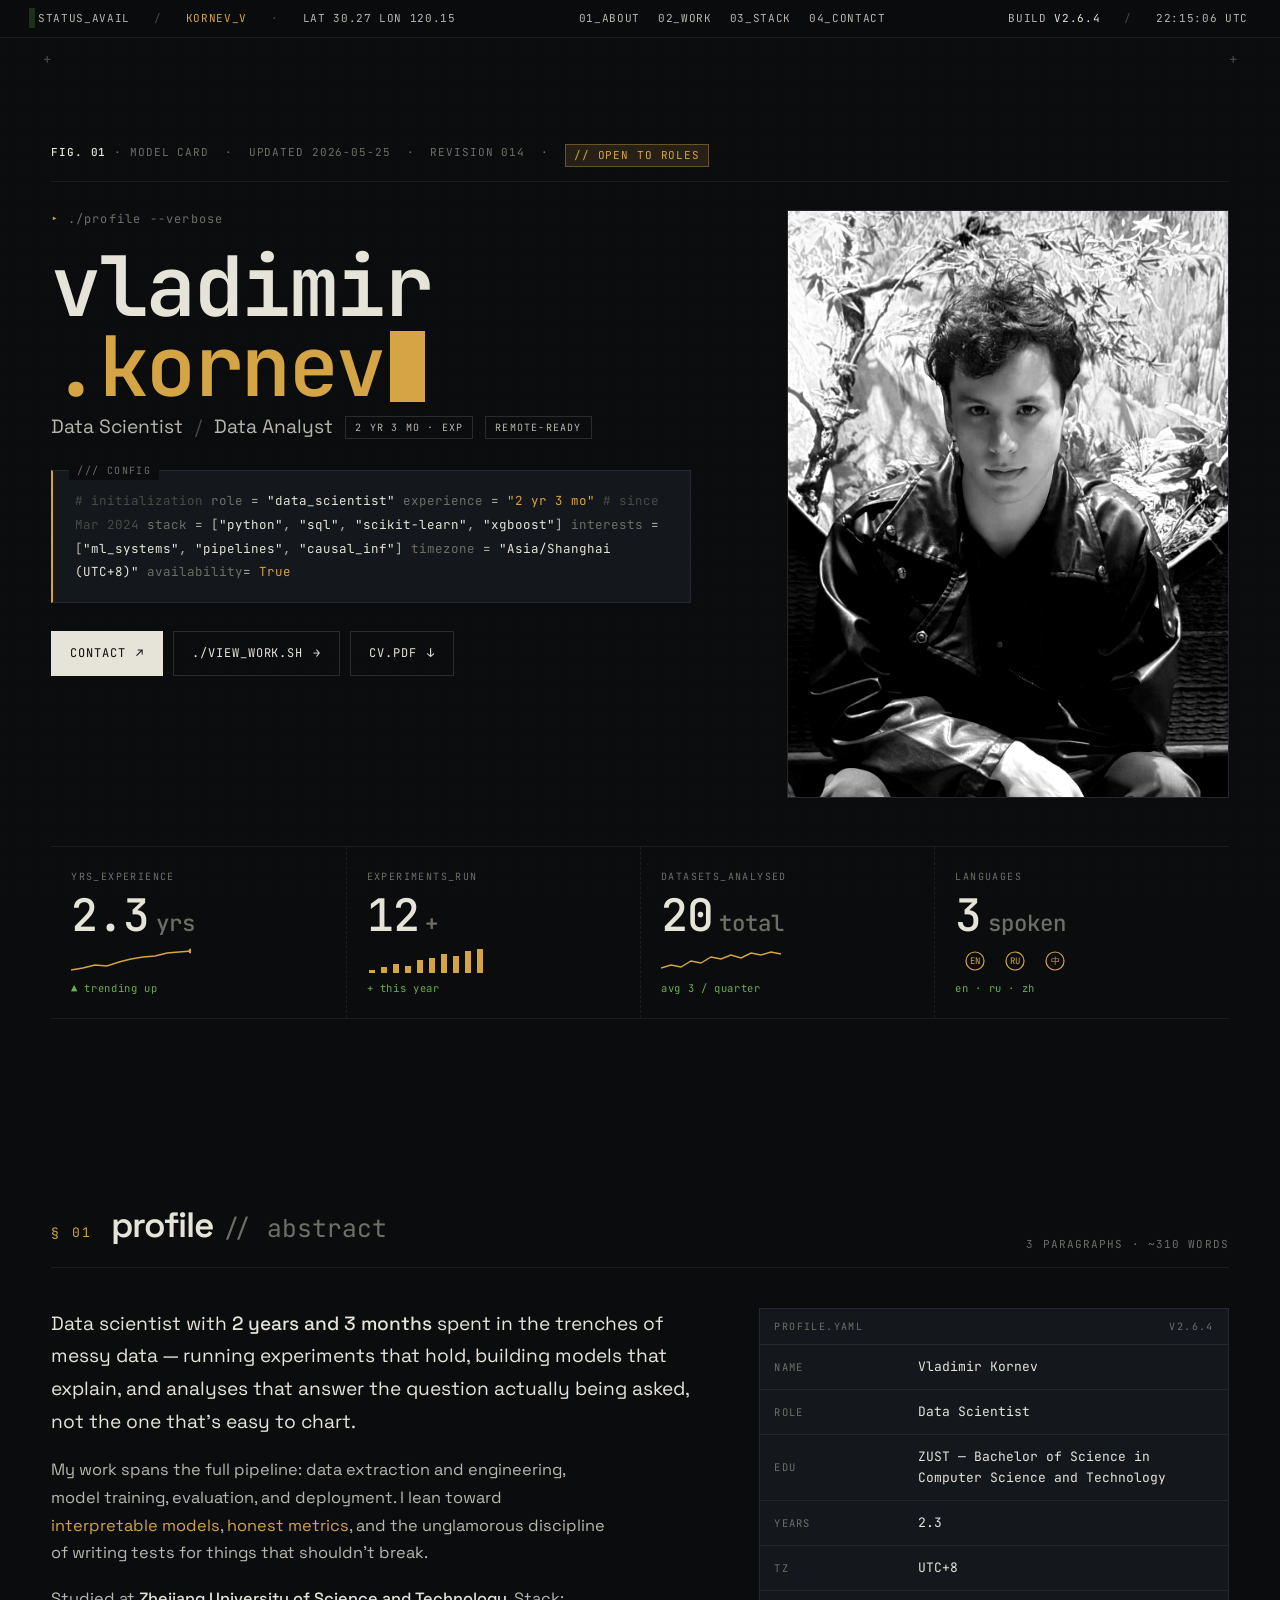
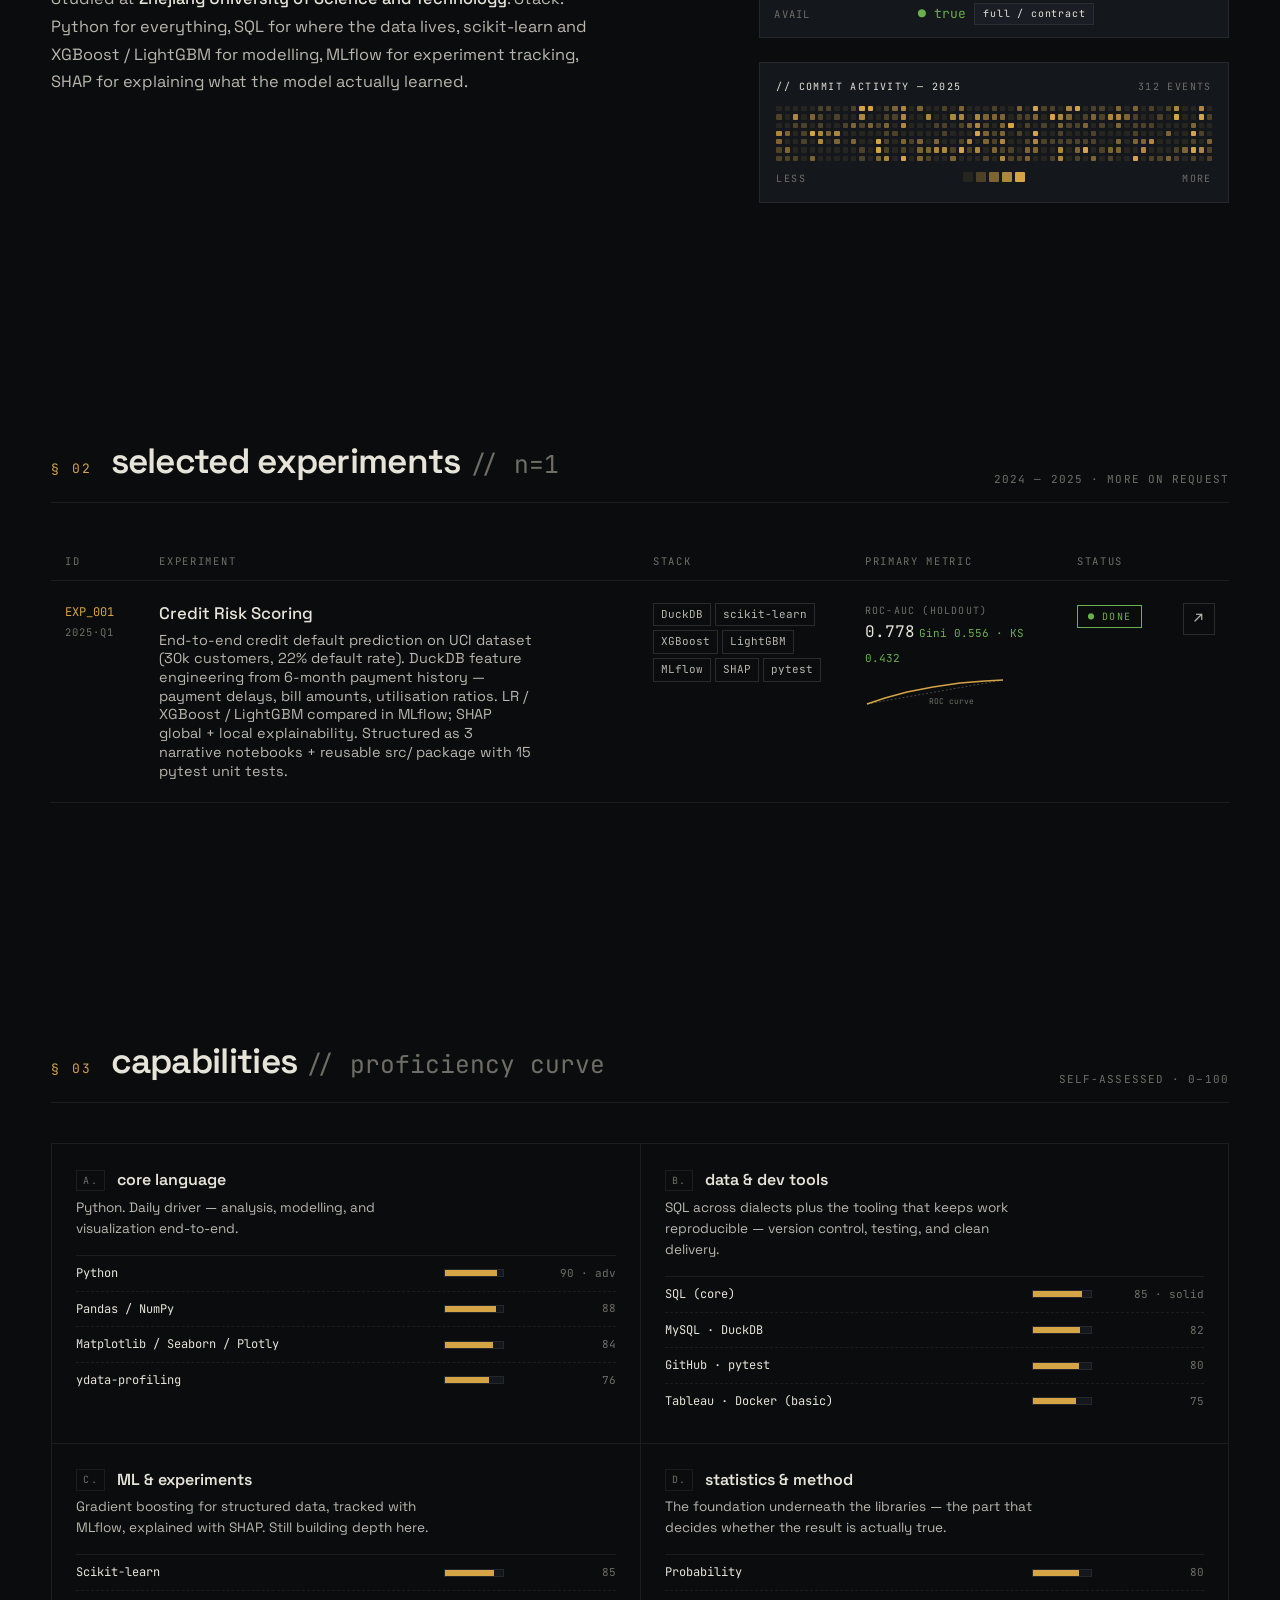
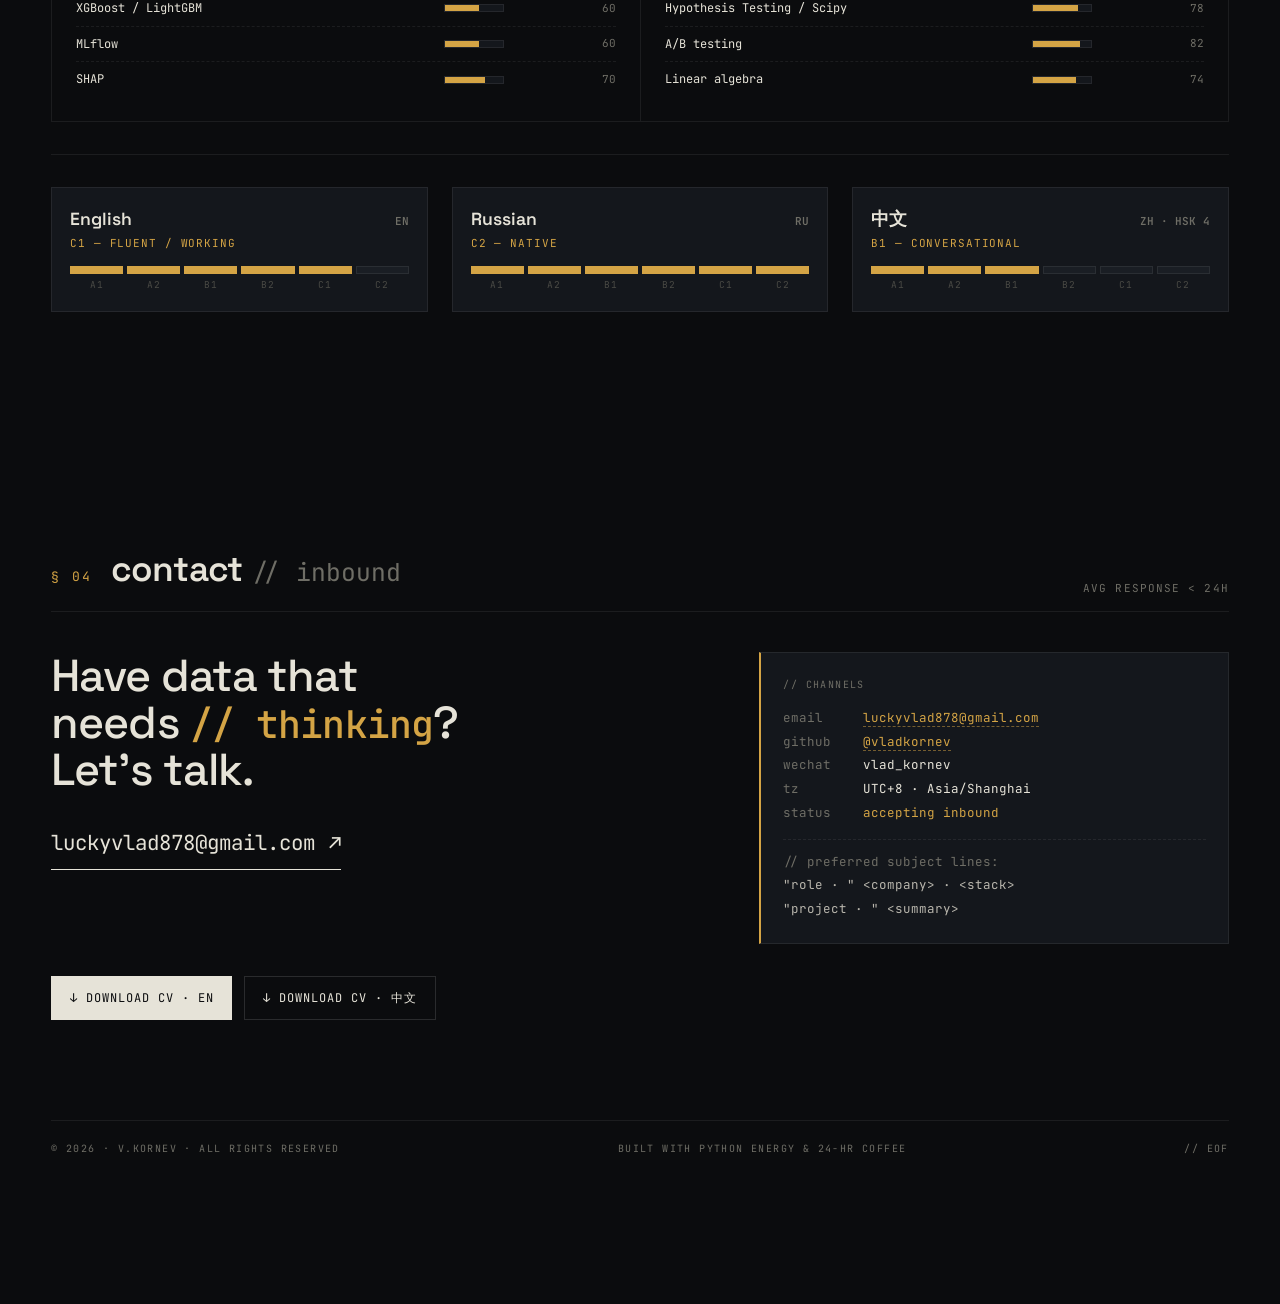
==== commit 6780e496: "fix: use dy=0.35em for reliable SVG text vertical centering" ====
--- a/index.html
+++ b/index.html
@@ -916,7 +916,7 @@
 <span class="c"># initialization</span>
 <span class="k">role</span>        = <span class="v">"data_scientist"</span>
 <span class="k">experience</span>  = <span class="s">"2 yr 3 mo"</span>  <span class="c"># since Mar 2024</span>
-<span class="k">stack</span>       = [<span class="v">"python"</span>, <span class="v">"sql"</span>, <span class="v">"pytorch"</span>, <span class="v">"airflow"</span>]
+<span class="k">stack</span>       = [<span class="v">"python"</span>, <span class="v">"sql"</span>, <span class="v">"scikit-learn"</span>, <span class="v">"xgboost"</span>]
 <span class="k">interests</span>   = [<span class="v">"ml_systems"</span>, <span class="v">"pipelines"</span>, <span class="v">"causal_inf"</span>]
 <span class="k">timezone</span>    = <span class="v">"Asia/Shanghai (UTC+8)"</span>
 <span class="k">availability</span>= <span class="s">True</span>
@@ -928,6 +928,9 @@
         </a>
         <a class="btn ghost" href="#work">
           <span>./view_work.sh</span> <span class="b-arr">→</span>
+        </a>
+        <a class="btn ghost" href="cv-en.pdf" download>
+          <span>cv.pdf</span> <span class="b-arr">↓</span>
         </a>
       </div>
     </div>
@@ -952,7 +955,7 @@
     </div>
     <div class="stat">
       <div class="label">EXPERIMENTS_RUN</div>
-      <div class="num">40<span class="u">+</span></div>
+      <div class="num">12<span class="u">+</span></div>
       <svg class="sparkline" viewBox="0 0 120 26" preserveAspectRatio="none">
         <g fill="var(--accent)">
           <rect x="2"  y="22" width="6" height="3"/>
@@ -967,11 +970,11 @@
           <rect x="110" y="1" width="6" height="24"/>
         </g>
       </svg>
-      <div class="delta">+ 18 this year</div>
+      <div class="delta">+ this year</div>
     </div>
     <div class="stat">
       <div class="label">DATASETS_ANALYSED</div>
-      <div class="num">25<span class="u">total</span></div>
+      <div class="num">20<span class="u">total</span></div>
       <svg class="sparkline" viewBox="0 0 120 26" preserveAspectRatio="none">
         <polyline fill="none" stroke="var(--accent)" stroke-width="1.4"
           points="0,20 10,17 20,19 30,13 40,15 50,9 60,11 70,7 80,10 90,5 100,7 110,4 120,6"/>
@@ -987,10 +990,10 @@
           <circle cx="60" cy="13" r="9"/>
           <circle cx="100" cy="13" r="9"/>
         </g>
-        <g fill="var(--accent)" font-family="JetBrains Mono" font-size="9">
-          <text x="16" y="16">EN</text>
-          <text x="56" y="16">RU</text>
-          <text x="94" y="16">中</text>
+        <g fill="var(--accent)" font-family="JetBrains Mono" font-size="9" text-anchor="middle">
+          <text x="20" y="13" dy="0.35em">EN</text>
+          <text x="60" y="13" dy="0.35em">RU</text>
+          <text x="100" y="13" dy="0.35em">中</text>
         </g>
       </svg>
       <div class="delta">en · ru · zh</div>
@@ -1017,7 +1020,7 @@
         My work spans the full pipeline: data extraction and engineering, model training, evaluation, and deployment. I lean toward <span class="accent-text">interpretable models</span>, <span class="accent-text">honest metrics</span>, and the unglamorous discipline of writing tests for things that shouldn't break.
       </p>
       <p>
-        Studied at <strong>Zhejiang University of Science and Technology</strong>. Comfortable across the stack — Python for everything, SQL for where the data lives, PyTorch when deep is warranted, and Airflow / MLflow to keep the lights on.
+        Studied at <strong>Zhejiang University of Science and Technology</strong>. Stack: Python for everything, SQL for where the data lives, scikit-learn and XGBoost / LightGBM for modelling, MLflow for experiment tracking, SHAP for explaining what the model actually learned.
       </p>
     </div>
 
@@ -1037,7 +1040,7 @@
 
       <div class="heatmap">
         <div class="heatmap-head">
-          <span class="t">// commit activity — last 26 weeks</span>
+          <span class="t">// commit activity — 2025</span>
           <span id="hm-count">312 events</span>
         </div>
         <div class="heatmap-grid" id="hm-grid"></div>
@@ -1205,14 +1208,14 @@
         needs <em>// thinking</em>?<br>
         Let's talk.
       </p>
-      <a class="email-line" href="/cdn-cgi/l/email-protection#3e524b5d554748525f5a0609067e59535f5752105d5153">
-        <span class="__cf_email__" data-cfemail="59352c3a32202f35383d616e61193e34383035773a3634">[email&#160;protected]</span> <span>↗</span>
+      <a class="email-line" href="mailto:luckyvlad878@gmail.com">
+        luckyvlad878@gmail.com <span>↗</span>
       </a>
     </div>
 
     <div class="contact-card">
       <span class="head">// channels</span>
-      <div><span class="ck">email&nbsp;&nbsp;&nbsp;&nbsp;</span> <span class="cv"><a href="/cdn-cgi/l/email-protection#f49881979f8d82989590ccc3ccb49399959d98da979b99"><span class="__cf_email__" data-cfemail="aac6dfc9c1d3dcc6cbce929d92eacdc7cbc3c684c9c5c7">[email&#160;protected]</span></a></span></div>
+      <div><span class="ck">email&nbsp;&nbsp;&nbsp;&nbsp;</span> <span class="cv"><a href="mailto:luckyvlad878@gmail.com">luckyvlad878@gmail.com</a></span></div>
       <div><span class="ck">github&nbsp;&nbsp;&nbsp;</span> <span class="cv"><a href="#">@vladkornev</a></span></div>
       <div><span class="ck">wechat&nbsp;&nbsp;&nbsp;</span> <span class="cv">vlad_kornev</span></div>
       <div><span class="ck">tz&nbsp;&nbsp;&nbsp;&nbsp;&nbsp;&nbsp;&nbsp;</span> <span class="cv">UTC+8 · Asia/Shanghai</span></div>
@@ -1223,6 +1226,15 @@
         <span class="cv" style="color:var(--text-2);">"project · " &lt;summary&gt;</span>
       </div>
     </div>
+  </div>
+
+  <div style="display:flex; gap:12px; margin-top:32px; flex-wrap:wrap;">
+    <a class="btn" href="cv-en.pdf" download style="text-decoration:none;">
+      <span>↓ download cv · EN</span>
+    </a>
+    <a class="btn ghost" href="cv-zh.pdf" download style="text-decoration:none;">
+      <span>↓ download cv · 中文</span>
+    </a>
   </div>
 
   <div class="footer-bar">
@@ -1286,31 +1298,71 @@
 }
 tick(); setInterval(tick, 1000);
 
-// ===== heatmap (deterministic pseudo-random) =====
+// ===== heatmap (live GitHub contributions) =====
 (function() {
   const grid = document.getElementById('hm-grid');
+  const countEl = document.getElementById('hm-count');
   if (!grid) return;
-  // 7 rows × 26 weeks = 182 cells
-  let seed = 4242;
-  function rnd() { seed = (seed * 9301 + 49297) % 233280; return seed / 233280; }
-  // we'll render 26 weekly columns × 7 days but flatten as one grid of 7×26 — using 26 cols actually,
-  // build as 26 cells each containing 7 mini? Simpler: 26 cols × 7 rows via inline rows
-  grid.style.gridTemplateColumns = 'repeat(26, 1fr)';
-  grid.style.gridTemplateRows = 'repeat(7, 1fr)';
-  grid.style.gridAutoFlow = 'column';
-  for (let i = 0; i < 26 * 7; i++) {
-    const cell = document.createElement('span');
-    cell.className = 'hm-cell';
-    const v = rnd();
-    let bg;
-    if (v < 0.45) bg = 'color-mix(in oklab, var(--accent) 10%, transparent)';
-    else if (v < 0.7) bg = 'color-mix(in oklab, var(--accent) 30%, transparent)';
-    else if (v < 0.86) bg = 'color-mix(in oklab, var(--accent) 55%, transparent)';
-    else if (v < 0.96) bg = 'color-mix(in oklab, var(--accent) 80%, transparent)';
-    else bg = 'var(--accent)';
-    cell.style.background = bg;
-    grid.appendChild(cell);
+
+  const COLS = 53, ROWS = 7, CELLS = COLS * ROWS;
+  const LEVEL_BG = [
+    'color-mix(in oklab, var(--accent) 10%, transparent)',
+    'color-mix(in oklab, var(--accent) 30%, transparent)',
+    'color-mix(in oklab, var(--accent) 55%, transparent)',
+    'color-mix(in oklab, var(--accent) 80%, transparent)',
+    'var(--accent)'
+  ];
+
+  function renderCells(levels) {
+    grid.style.gridTemplateColumns = `repeat(${COLS}, 1fr)`;
+    grid.style.gridTemplateRows    = `repeat(${ROWS}, 1fr)`;
+    grid.style.gridAutoFlow        = 'column';
+    grid.innerHTML = '';
+    levels.forEach((lvl, i) => {
+      const cell = document.createElement('span');
+      cell.className = 'hm-cell';
+      cell.title = cell.dataset.lvl = lvl;
+      cell.style.background = lvl < 0 ? 'transparent' : LEVEL_BG[Math.min(lvl, 4)];
+      grid.appendChild(cell);
+    });
   }
+
+  function fallback() {
+    let seed = 4242;
+    function rnd() { seed = (seed * 9301 + 49297) % 233280; return seed / 233280; }
+    const lvls = Array.from({length: CELLS}, () => {
+      const v = rnd();
+      return v < 0.45 ? 0 : v < 0.7 ? 1 : v < 0.86 ? 2 : v < 0.96 ? 3 : 4;
+    });
+    renderCells(lvls);
+  }
+
+  // Fetch full 2025 contributions from public GitHub contributions API
+  fetch('https://github-contributions-api.jogruber.de/v4/Vladimir-Kornev?y=2025')
+    .then(r => r.ok ? r.json() : Promise.reject(r.status))
+    .then(data => {
+      const all = data.contributions || [];
+      // Jan 1 2025 was a Wednesday (dow=3); pad the start so col 0 = Sun Jan-week
+      const map = {};
+      all.forEach(d => { map[d.date] = d.level; });
+      // Build 53×7 grid starting from Sun of the week containing Jan 1 2025
+      const jan1 = new Date('2025-01-01');
+      const startOffset = jan1.getDay(); // days to go back to reach Sunday
+      const start = new Date(jan1);
+      start.setDate(jan1.getDate() - startOffset);
+      const levels = [];
+      for (let i = 0; i < CELLS; i++) {
+        const d = new Date(start);
+        d.setDate(start.getDate() + i);
+        const key = d.toISOString().slice(0, 10);
+        // grey out days outside 2025
+        levels.push(key >= '2025-01-01' && key <= '2025-12-31' ? (map[key] ?? 0) : -1);
+      }
+      renderCells(levels);
+      const sum = all.reduce((s, d) => s + (d.count || 0), 0);
+      if (countEl) countEl.textContent = sum + ' contributions · 2025';
+    })
+    .catch(() => fallback());
 })();
 
 // ===== nav active state =====
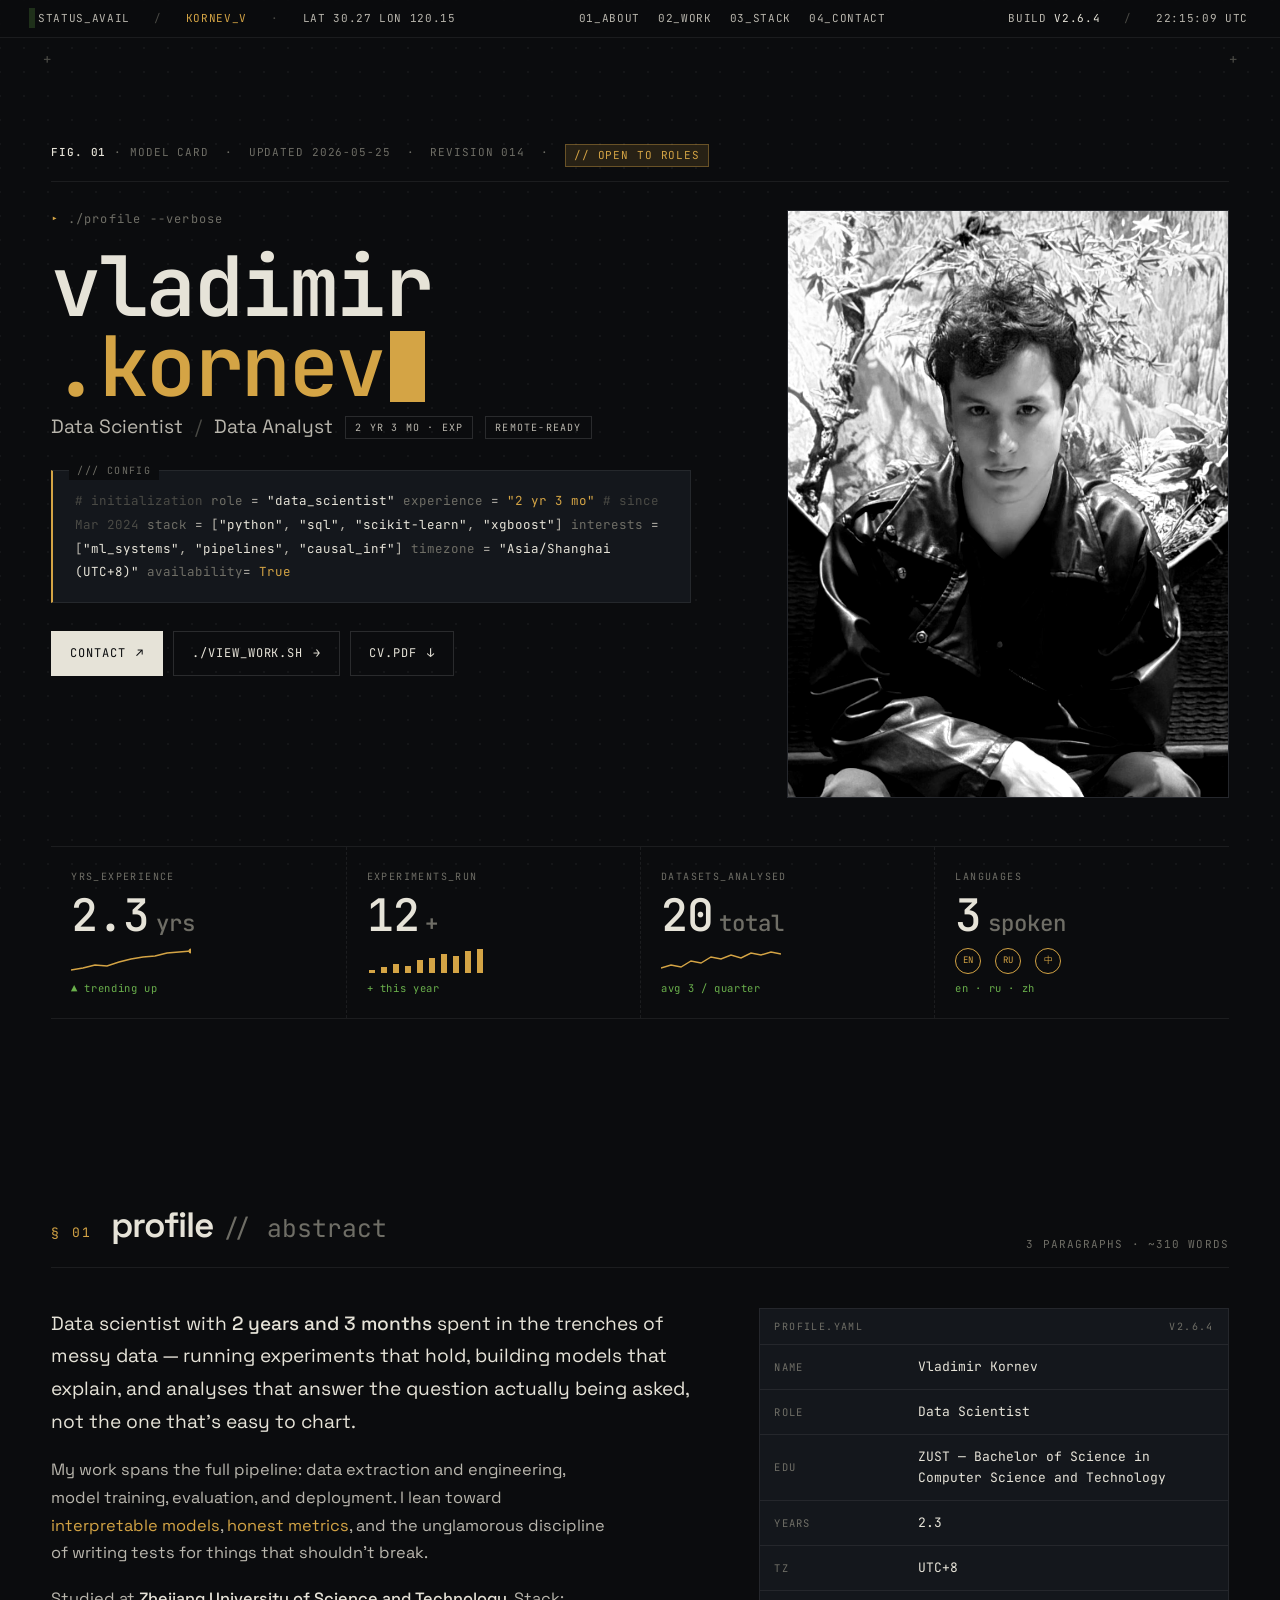
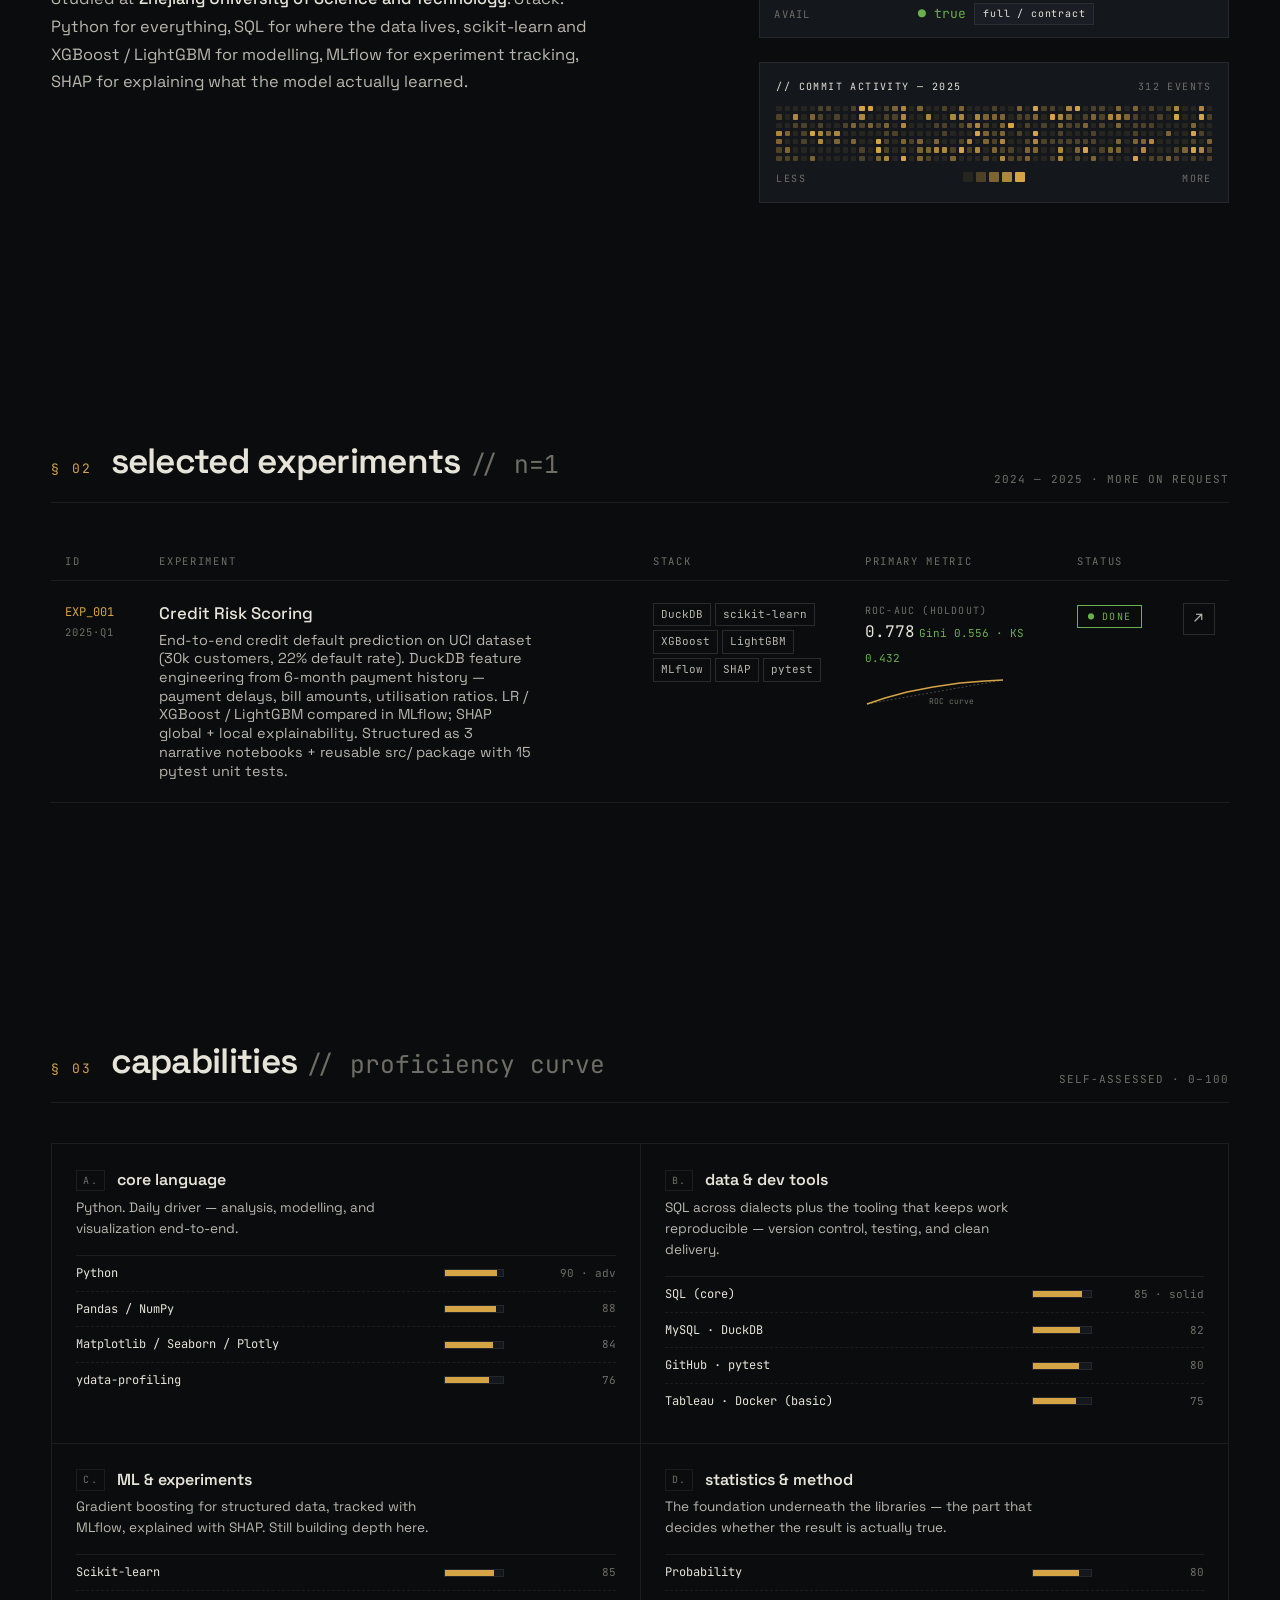
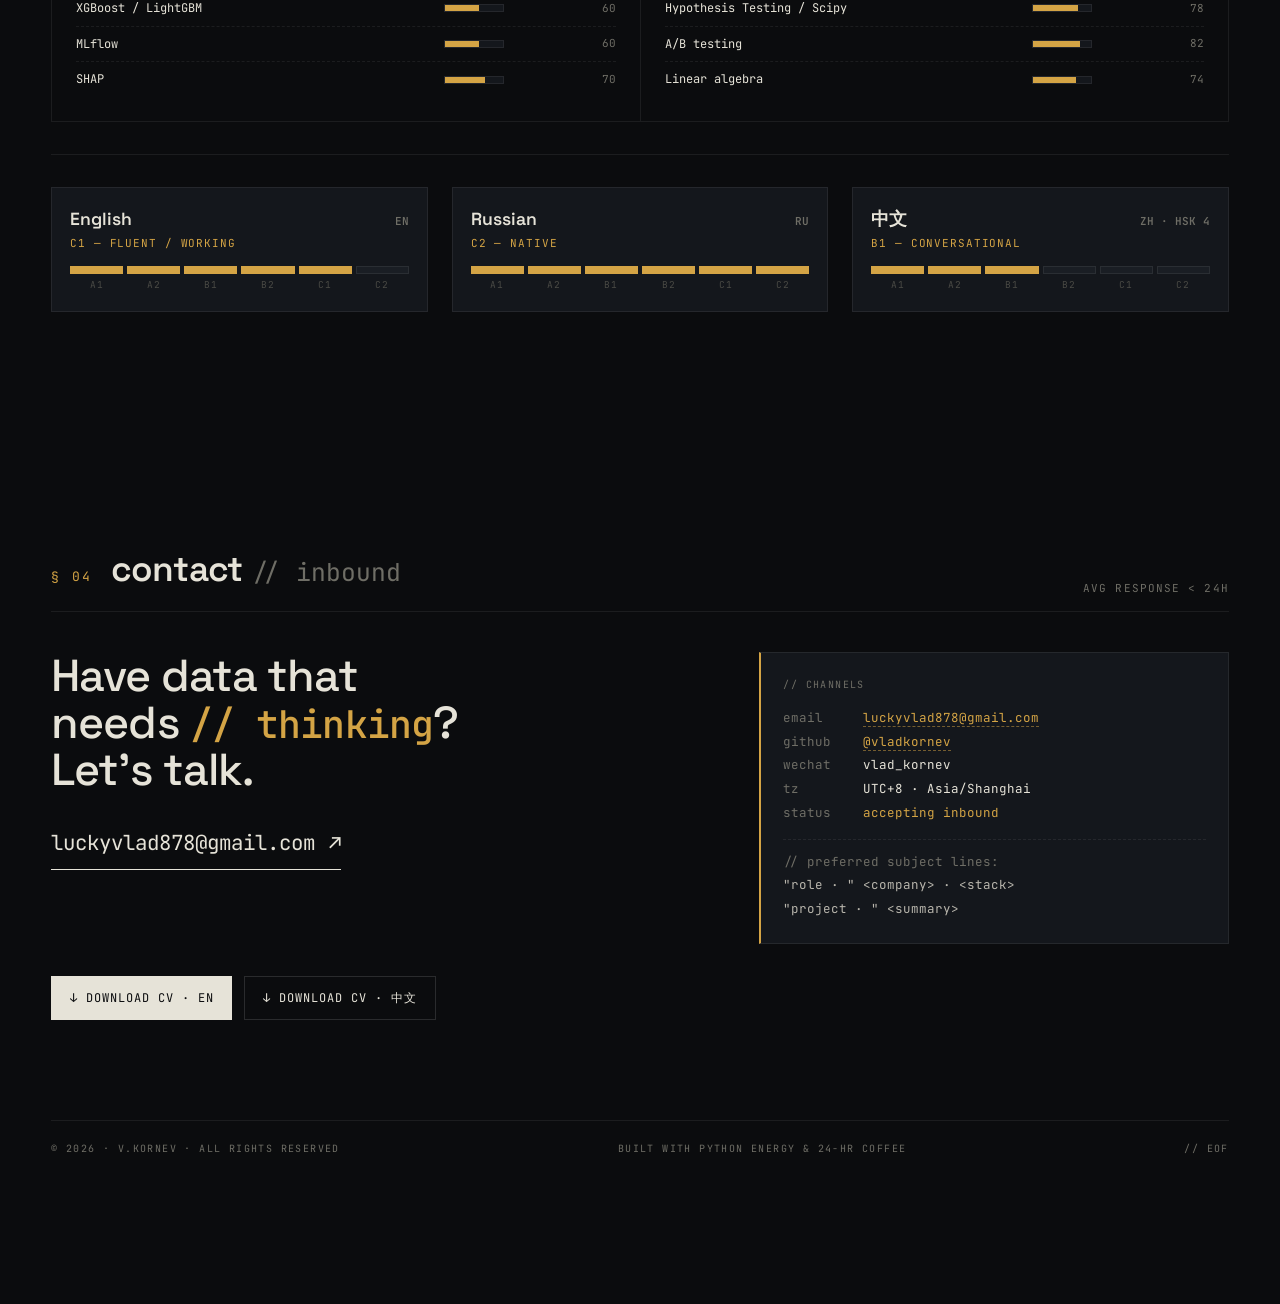
==== commit 44e937e9: "fix: replace SVG circles with HTML/CSS for language badges" ====
--- a/index.html
+++ b/index.html
@@ -984,18 +984,11 @@
     <div class="stat">
       <div class="label">LANGUAGES</div>
       <div class="num">3<span class="u">spoken</span></div>
-      <svg class="sparkline" viewBox="0 0 120 26" preserveAspectRatio="none">
-        <g fill="none" stroke="var(--accent)" stroke-width="1.2">
-          <circle cx="20" cy="13" r="9"/>
-          <circle cx="60" cy="13" r="9"/>
-          <circle cx="100" cy="13" r="9"/>
-        </g>
-        <g fill="var(--accent)" font-family="JetBrains Mono" font-size="9" text-anchor="middle">
-          <text x="20" y="13" dy="0.35em">EN</text>
-          <text x="60" y="13" dy="0.35em">RU</text>
-          <text x="100" y="13" dy="0.35em">中</text>
-        </g>
-      </svg>
+      <div style="display:flex;align-items:center;gap:14px;margin-top:10px;height:26px;">
+        <div style="width:26px;height:26px;border-radius:50%;border:1.2px solid var(--accent);display:flex;align-items:center;justify-content:center;font-family:var(--mono);font-size:9px;color:var(--accent);flex-shrink:0;">EN</div>
+        <div style="width:26px;height:26px;border-radius:50%;border:1.2px solid var(--accent);display:flex;align-items:center;justify-content:center;font-family:var(--mono);font-size:9px;color:var(--accent);flex-shrink:0;">RU</div>
+        <div style="width:26px;height:26px;border-radius:50%;border:1.2px solid var(--accent);display:flex;align-items:center;justify-content:center;font-family:var(--mono);font-size:9px;color:var(--accent);flex-shrink:0;">中</div>
+      </div>
       <div class="delta">en · ru · zh</div>
     </div>
   </div>
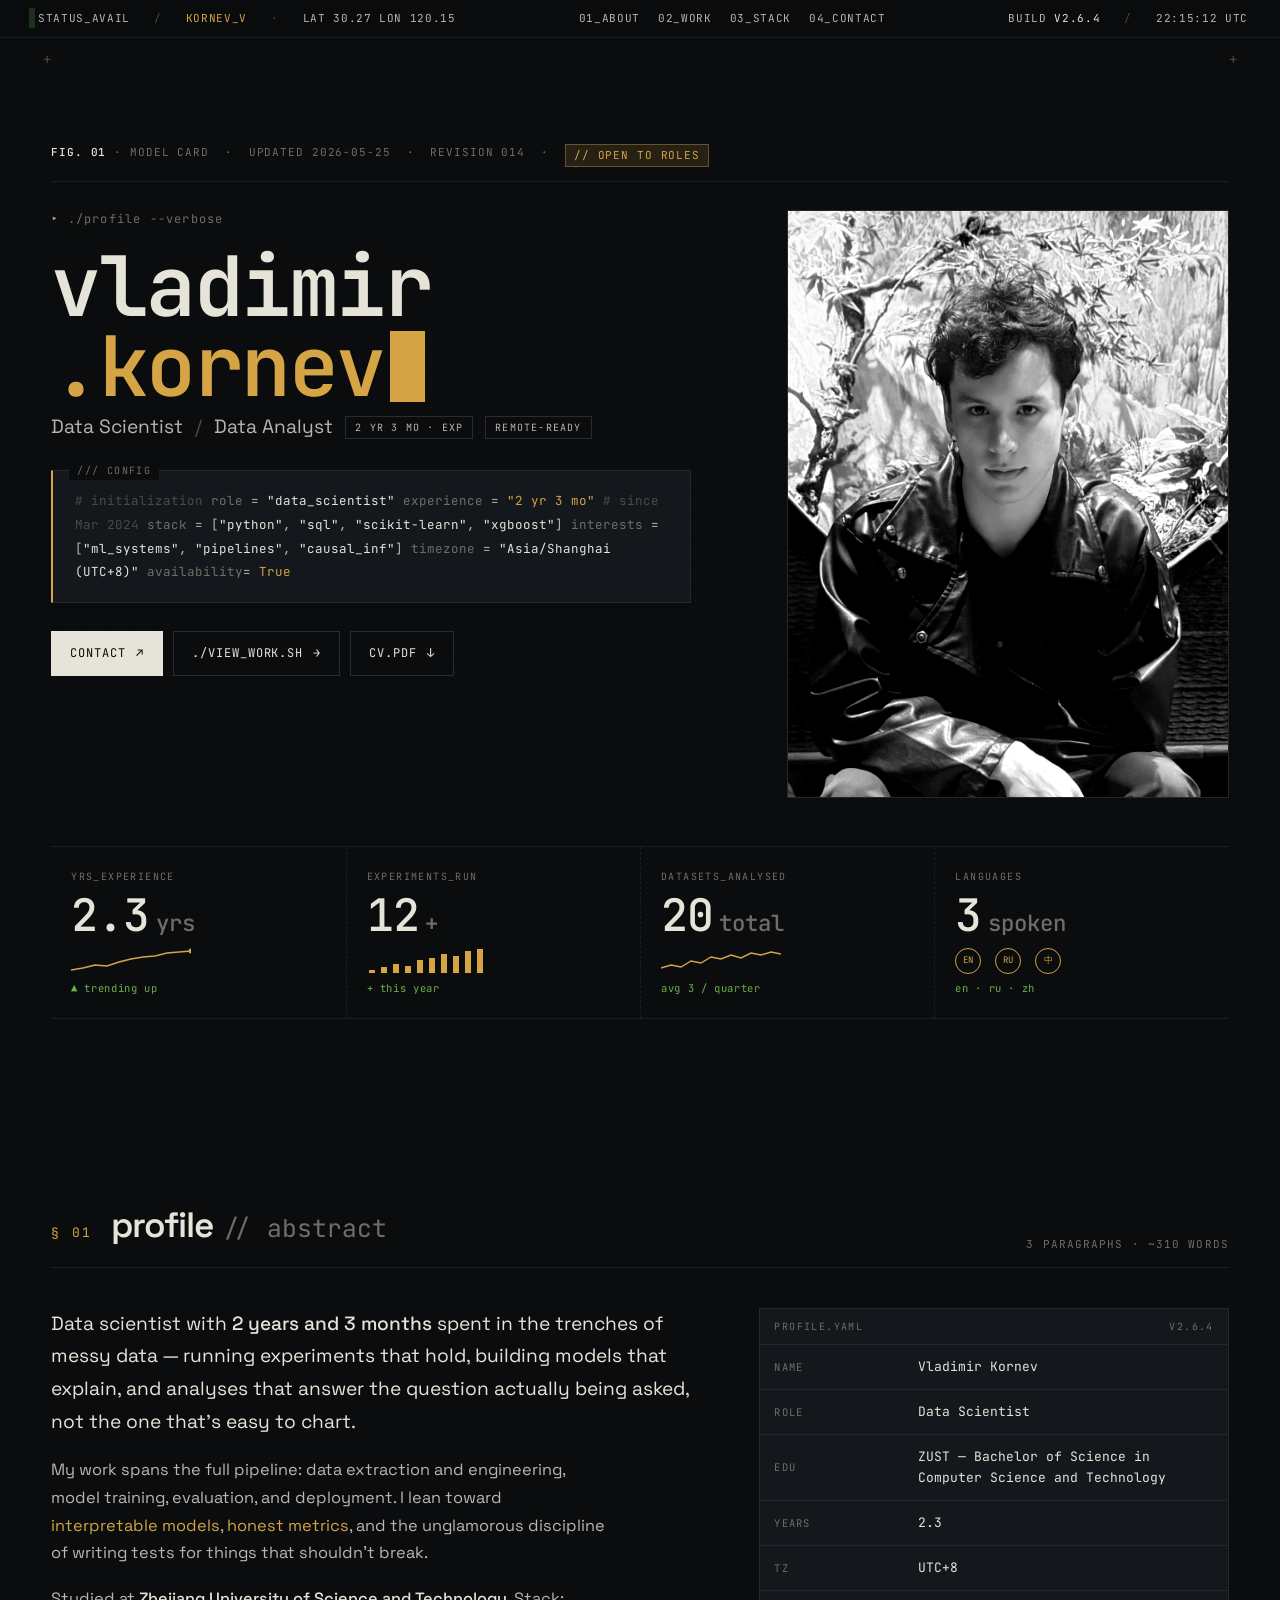
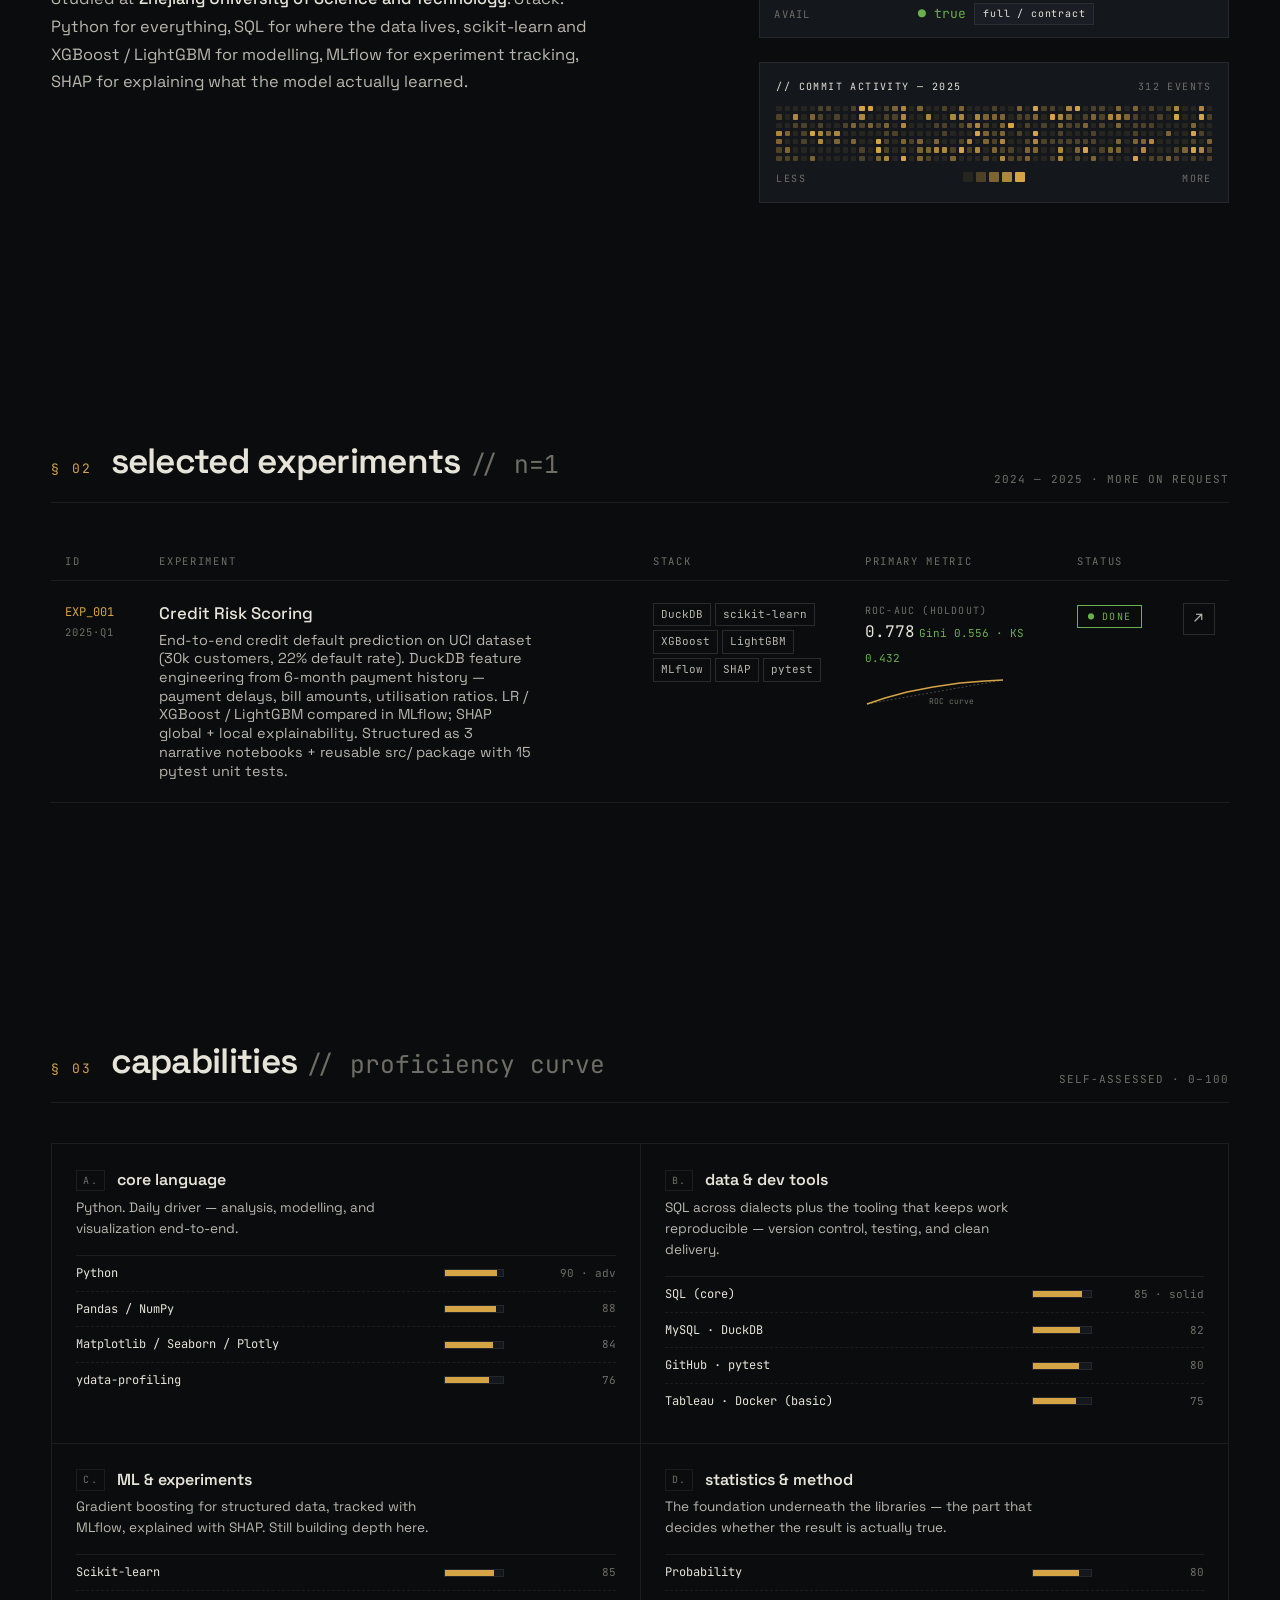
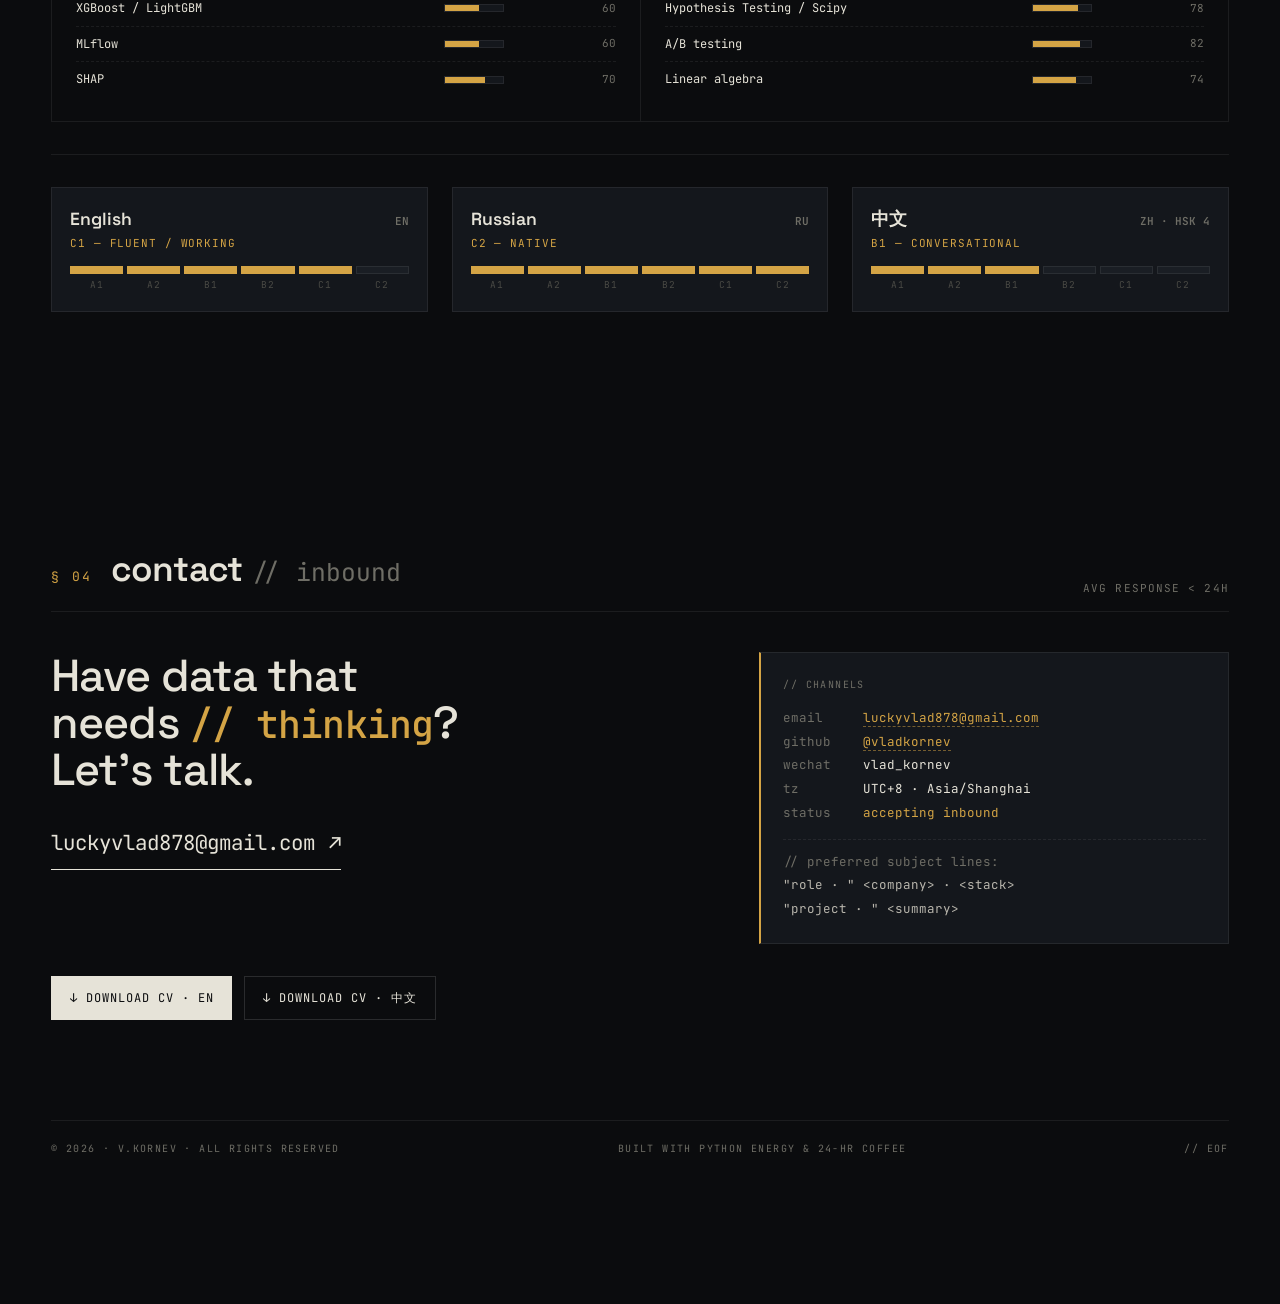
==== commit ba3eafdd: "add favicon: amber V on dark background" ====
--- a/index.html
+++ b/index.html
@@ -4,6 +4,8 @@
 <meta charset="UTF-8" />
 <meta name="viewport" content="width=device-width, initial-scale=1.0" />
 <title>kornev_v — model card</title>
+<link rel="icon" type="image/svg+xml" href="favicon.svg">
+<link rel="shortcut icon" href="favicon.svg">
 <link rel="preconnect" href="https://fonts.googleapis.com">
 <link rel="preconnect" href="https://fonts.gstatic.com" crossorigin>
 <link href="https://fonts.googleapis.com/css2?family=JetBrains+Mono:wght@300;400;500;600;700&family=Space+Grotesk:wght@300;400;500;600;700&display=swap" rel="stylesheet">
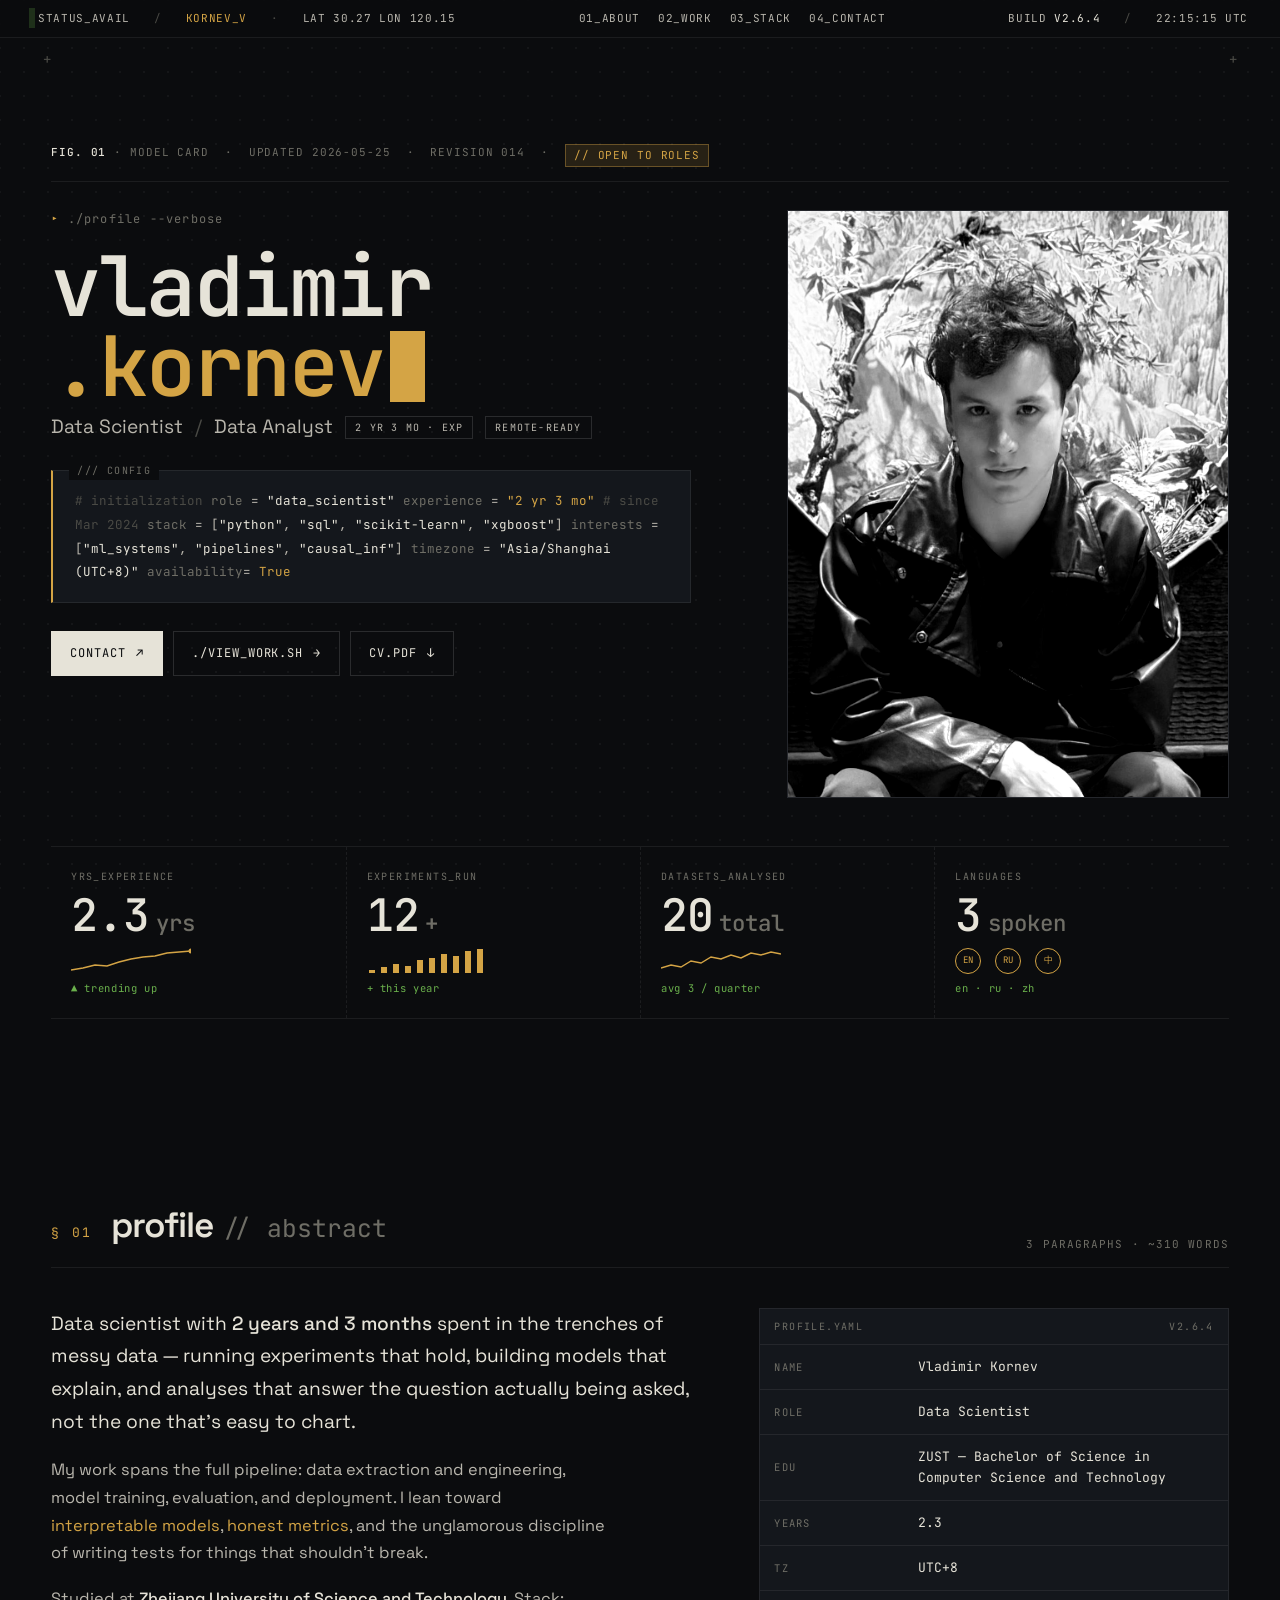
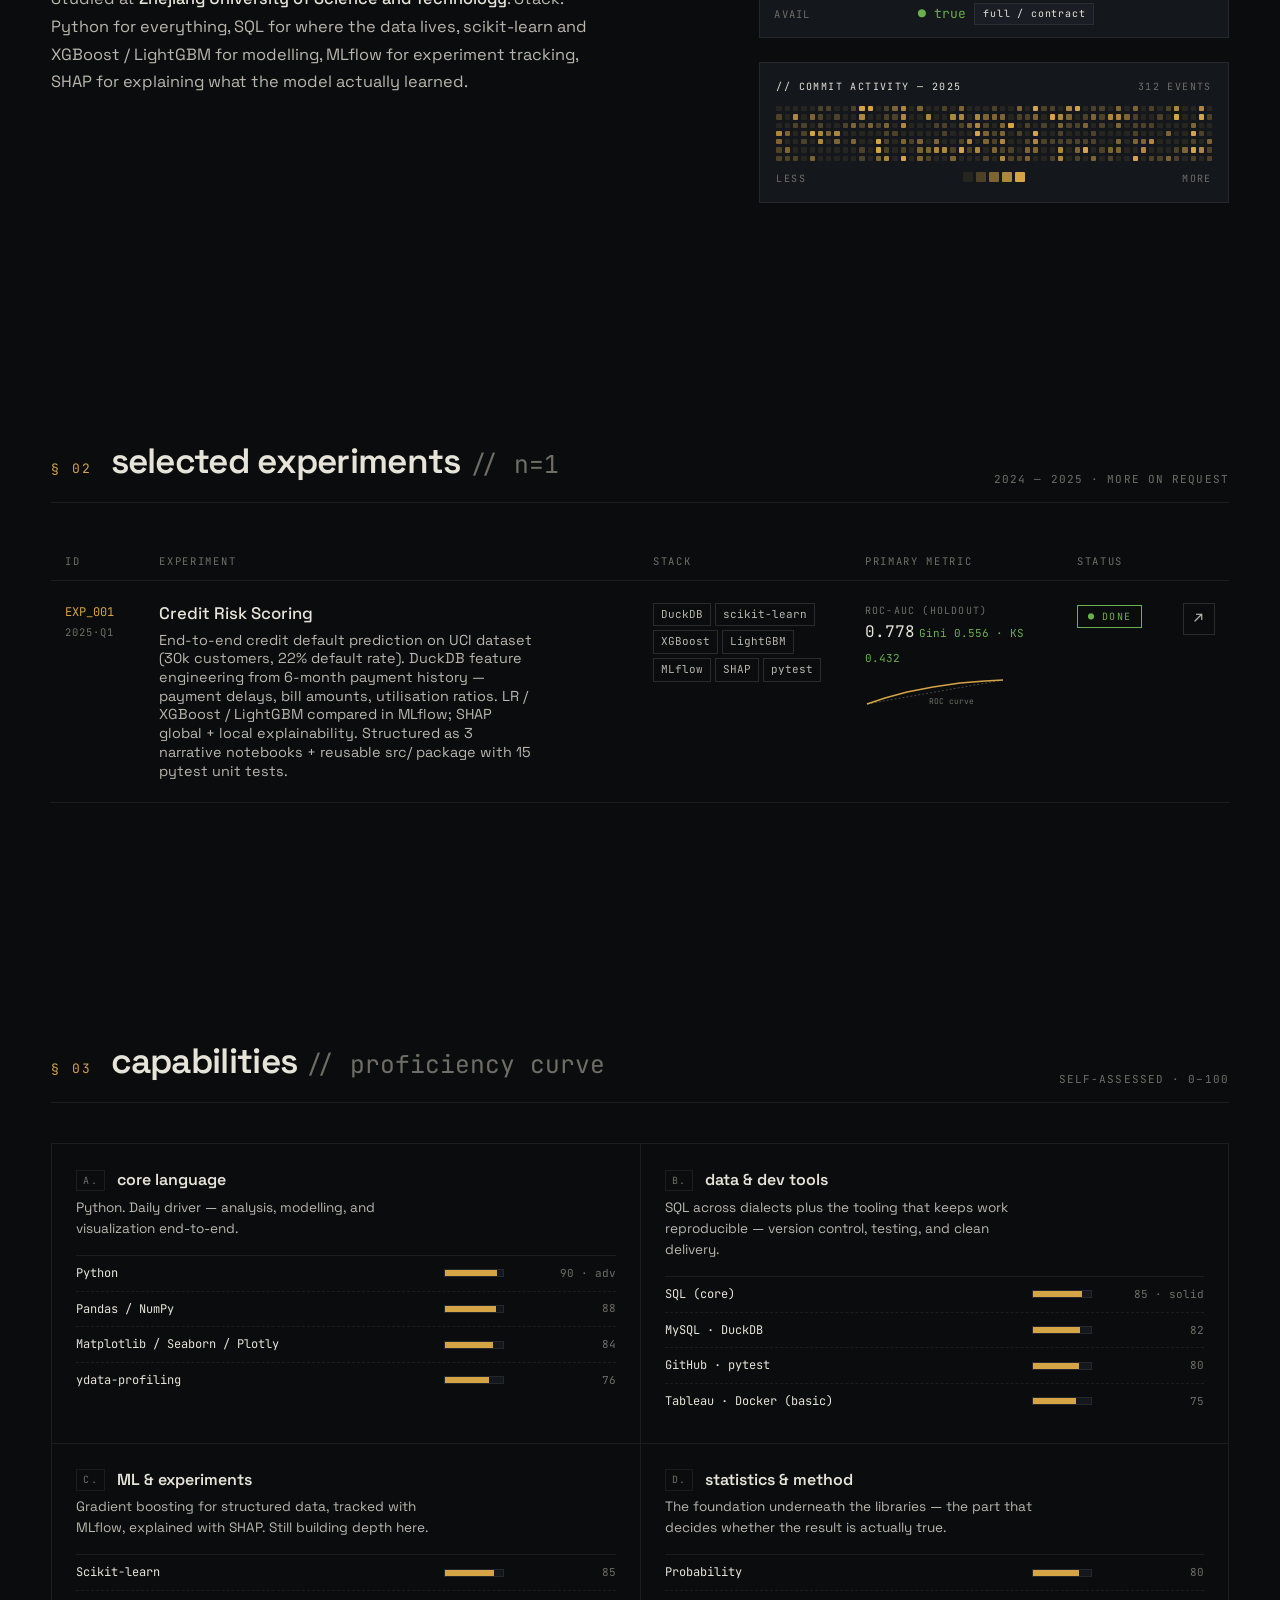
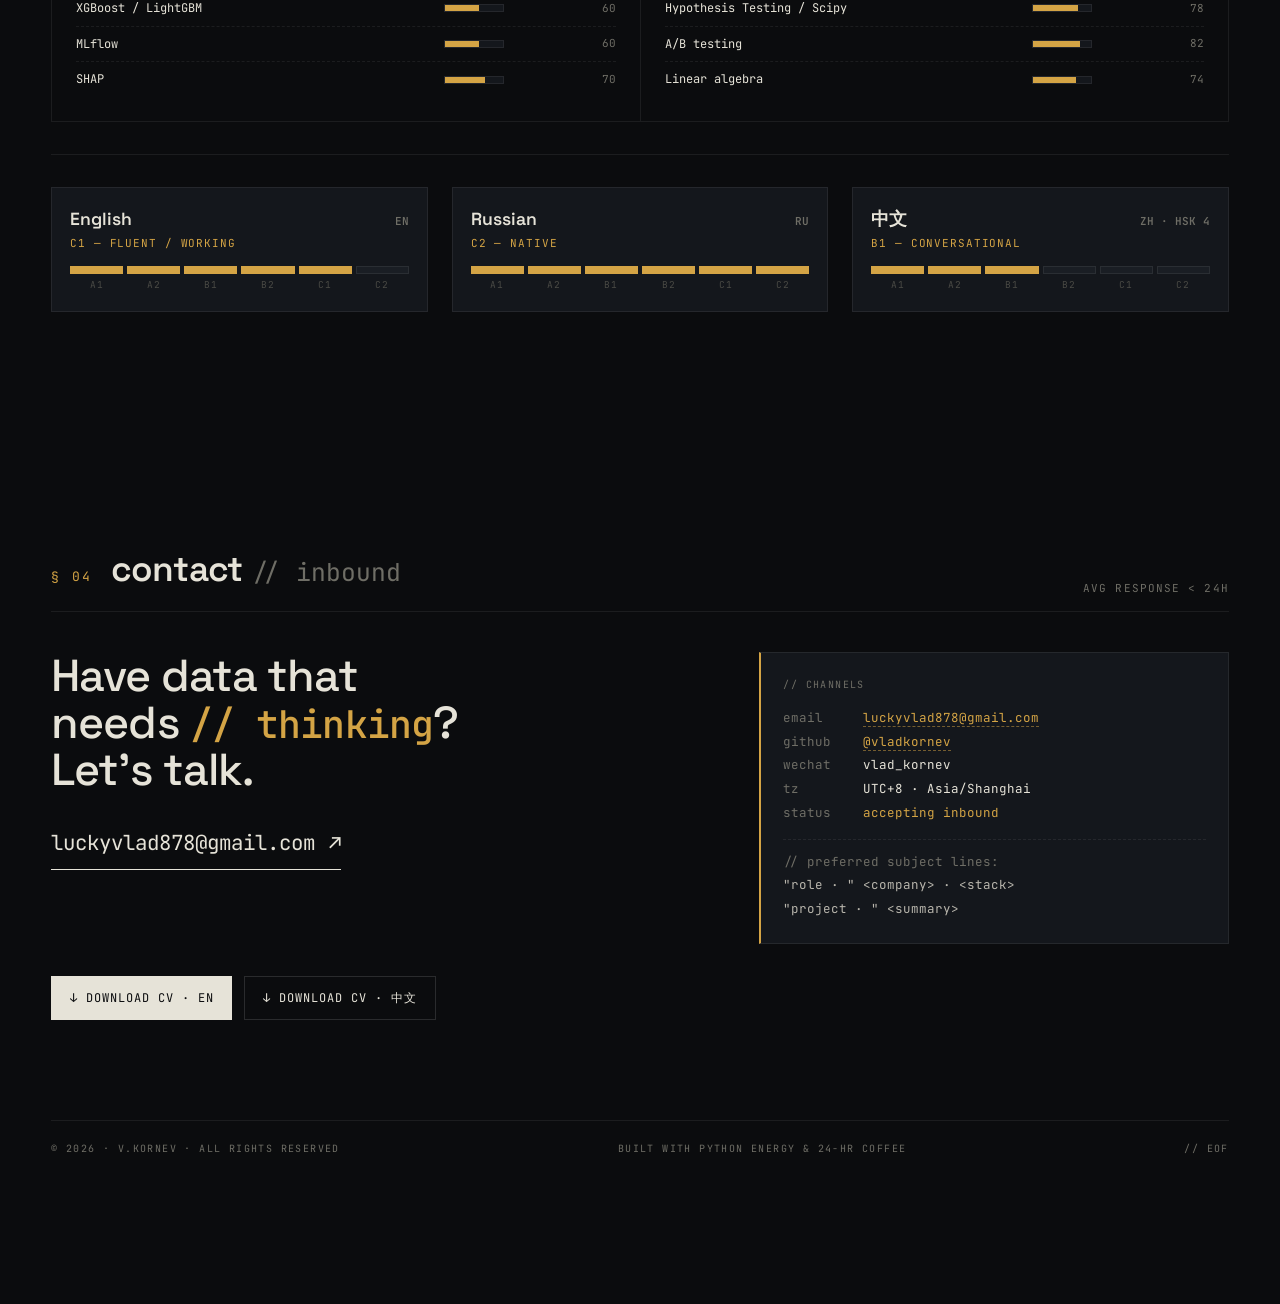
==== commit 3be95b7e: "add PNG/ICO favicons for Safari and all browsers" ====
--- a/index.html
+++ b/index.html
@@ -4,8 +4,11 @@
 <meta charset="UTF-8" />
 <meta name="viewport" content="width=device-width, initial-scale=1.0" />
 <title>kornev_v — model card</title>
+<link rel="icon" type="image/x-icon" href="favicon.ico">
+<link rel="icon" type="image/png" sizes="32x32" href="favicon-32.png">
+<link rel="icon" type="image/png" sizes="16x16" href="favicon-16.png">
 <link rel="icon" type="image/svg+xml" href="favicon.svg">
-<link rel="shortcut icon" href="favicon.svg">
+<link rel="apple-touch-icon" sizes="180x180" href="favicon-180.png">
 <link rel="preconnect" href="https://fonts.googleapis.com">
 <link rel="preconnect" href="https://fonts.gstatic.com" crossorigin>
 <link href="https://fonts.googleapis.com/css2?family=JetBrains+Mono:wght@300;400;500;600;700&family=Space+Grotesk:wght@300;400;500;600;700&display=swap" rel="stylesheet">
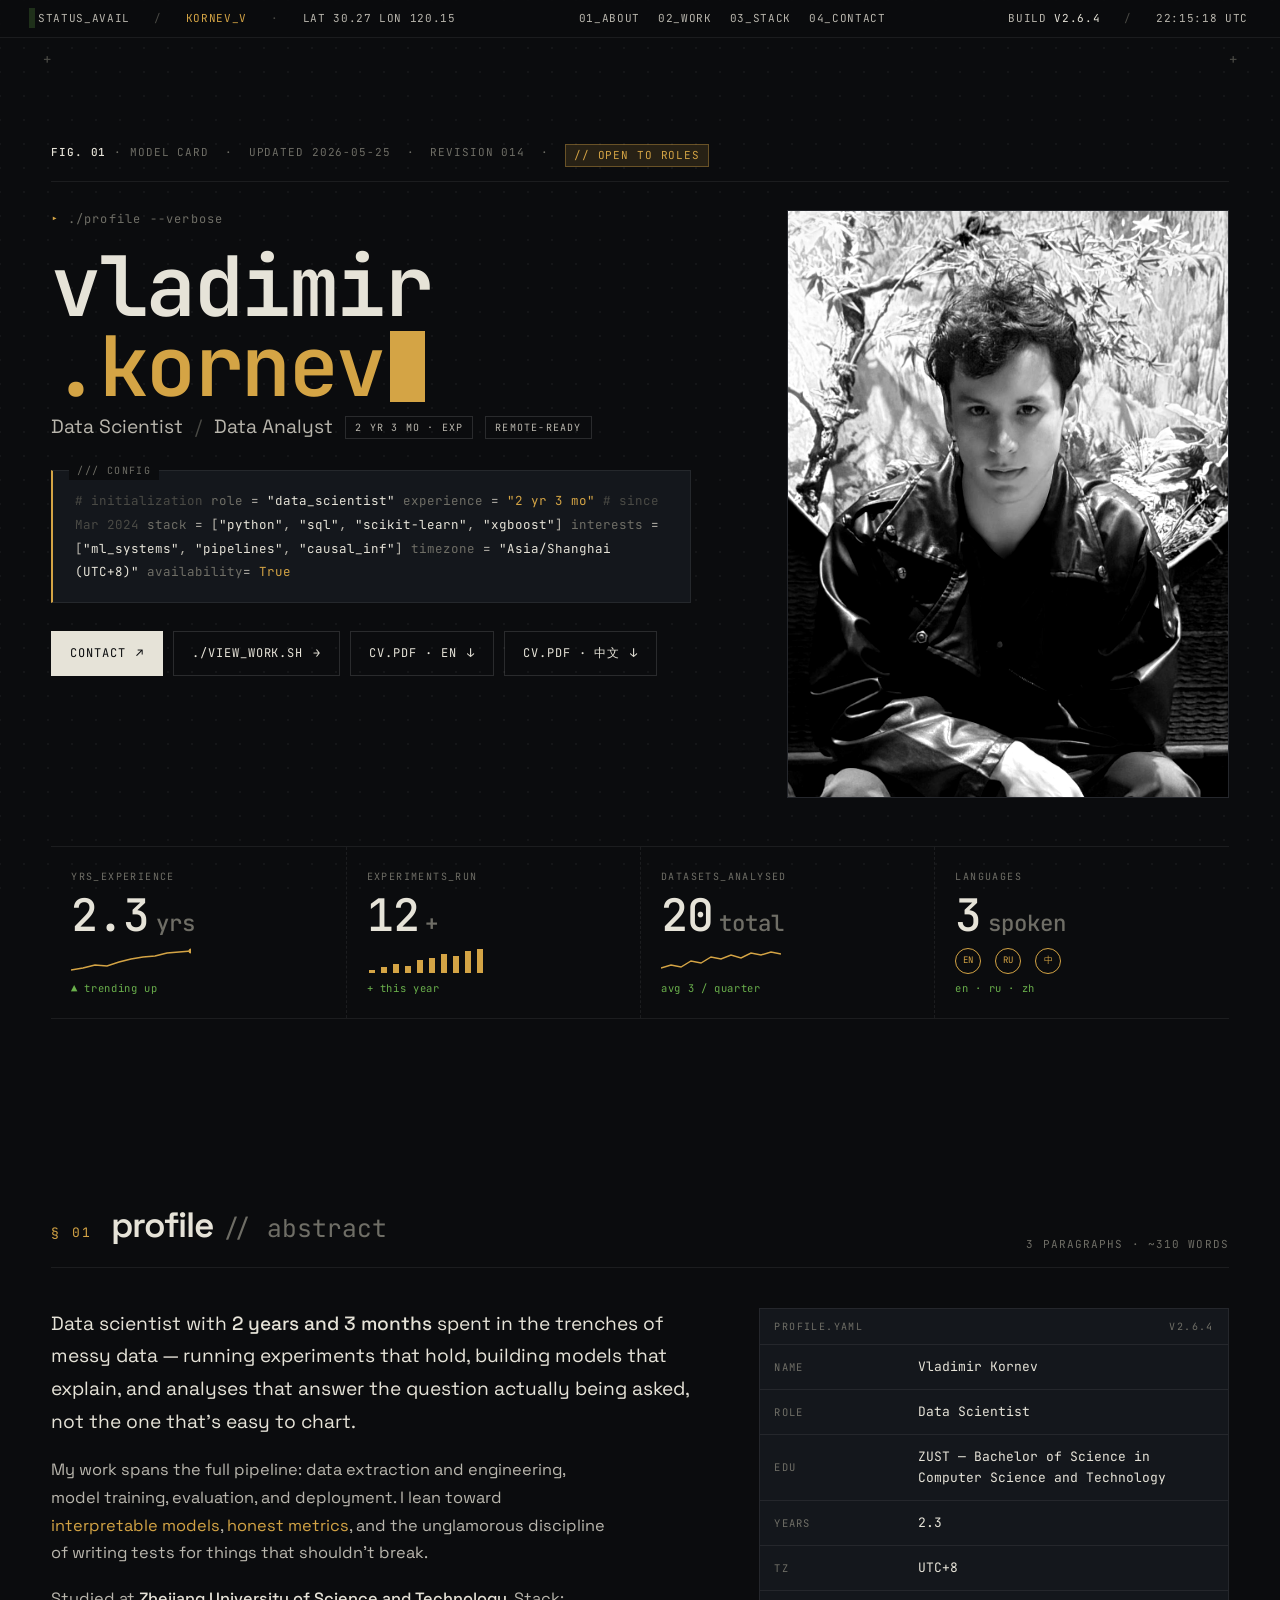
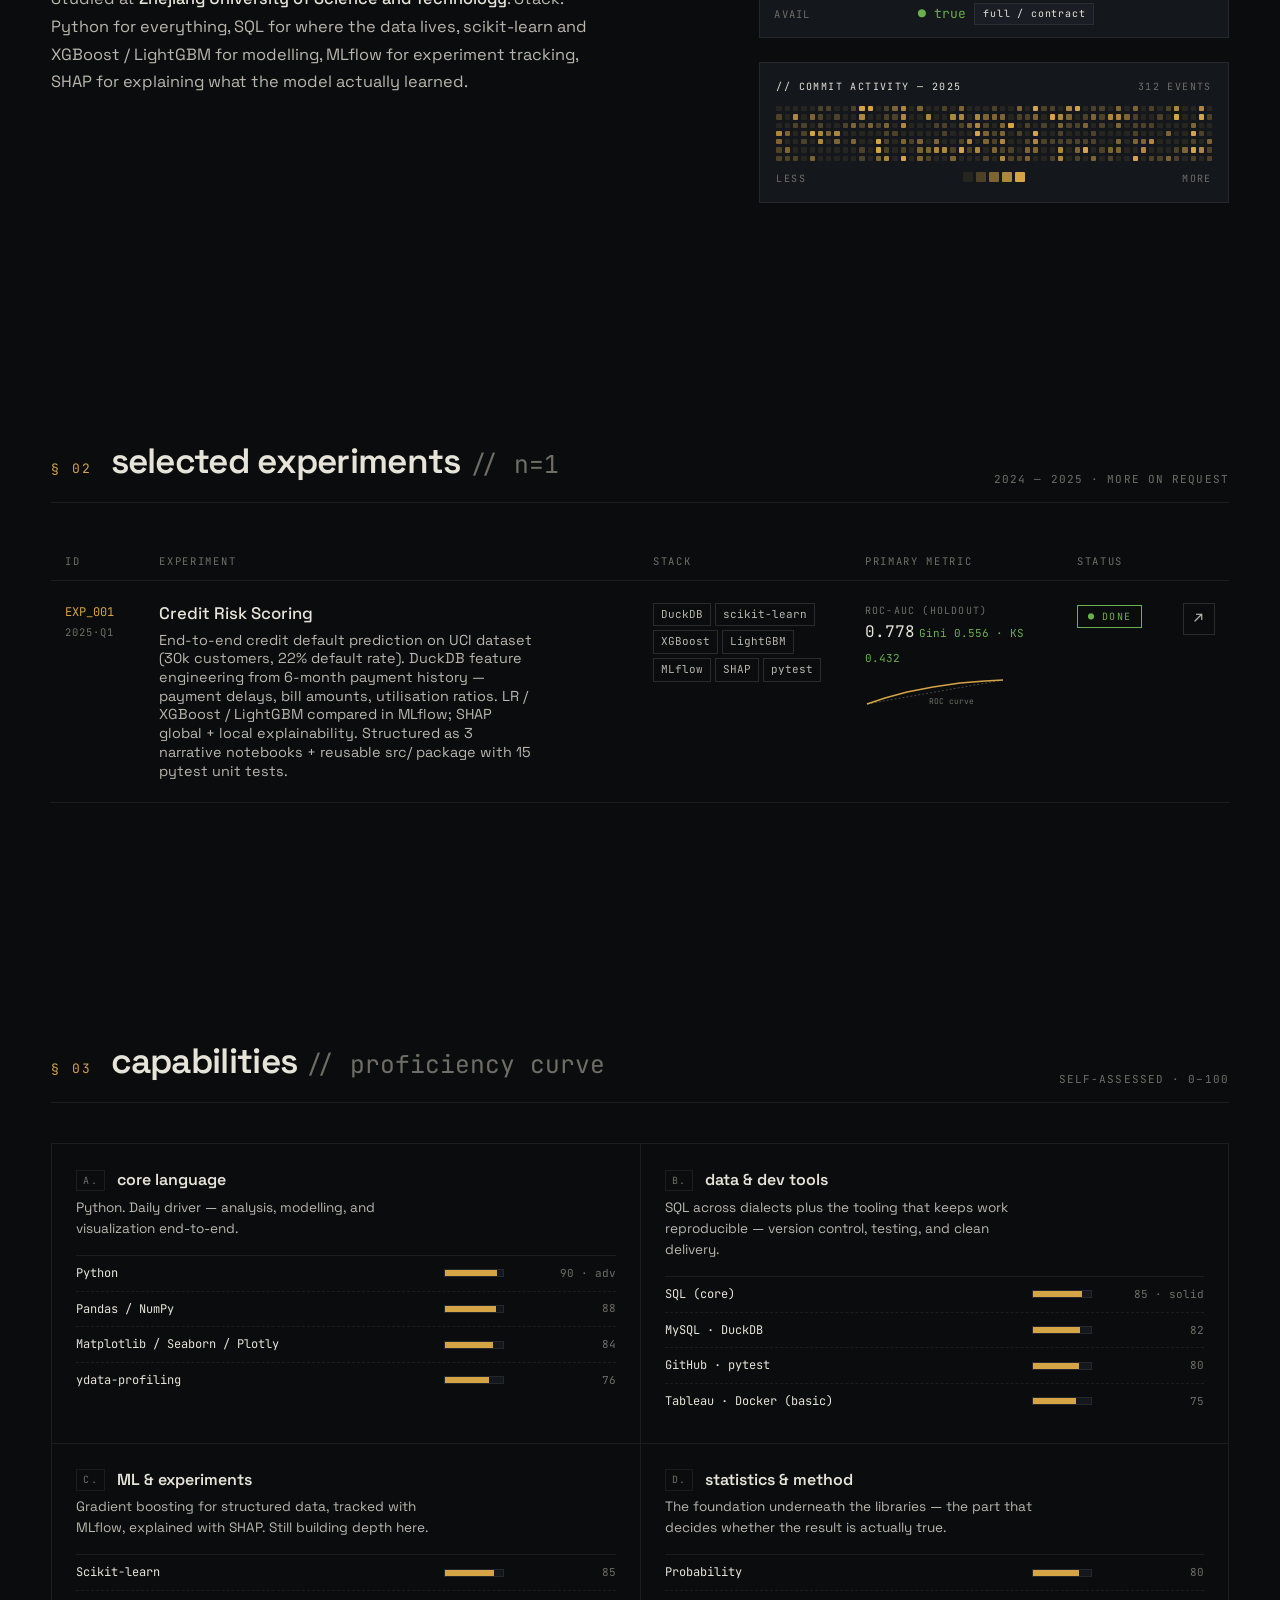
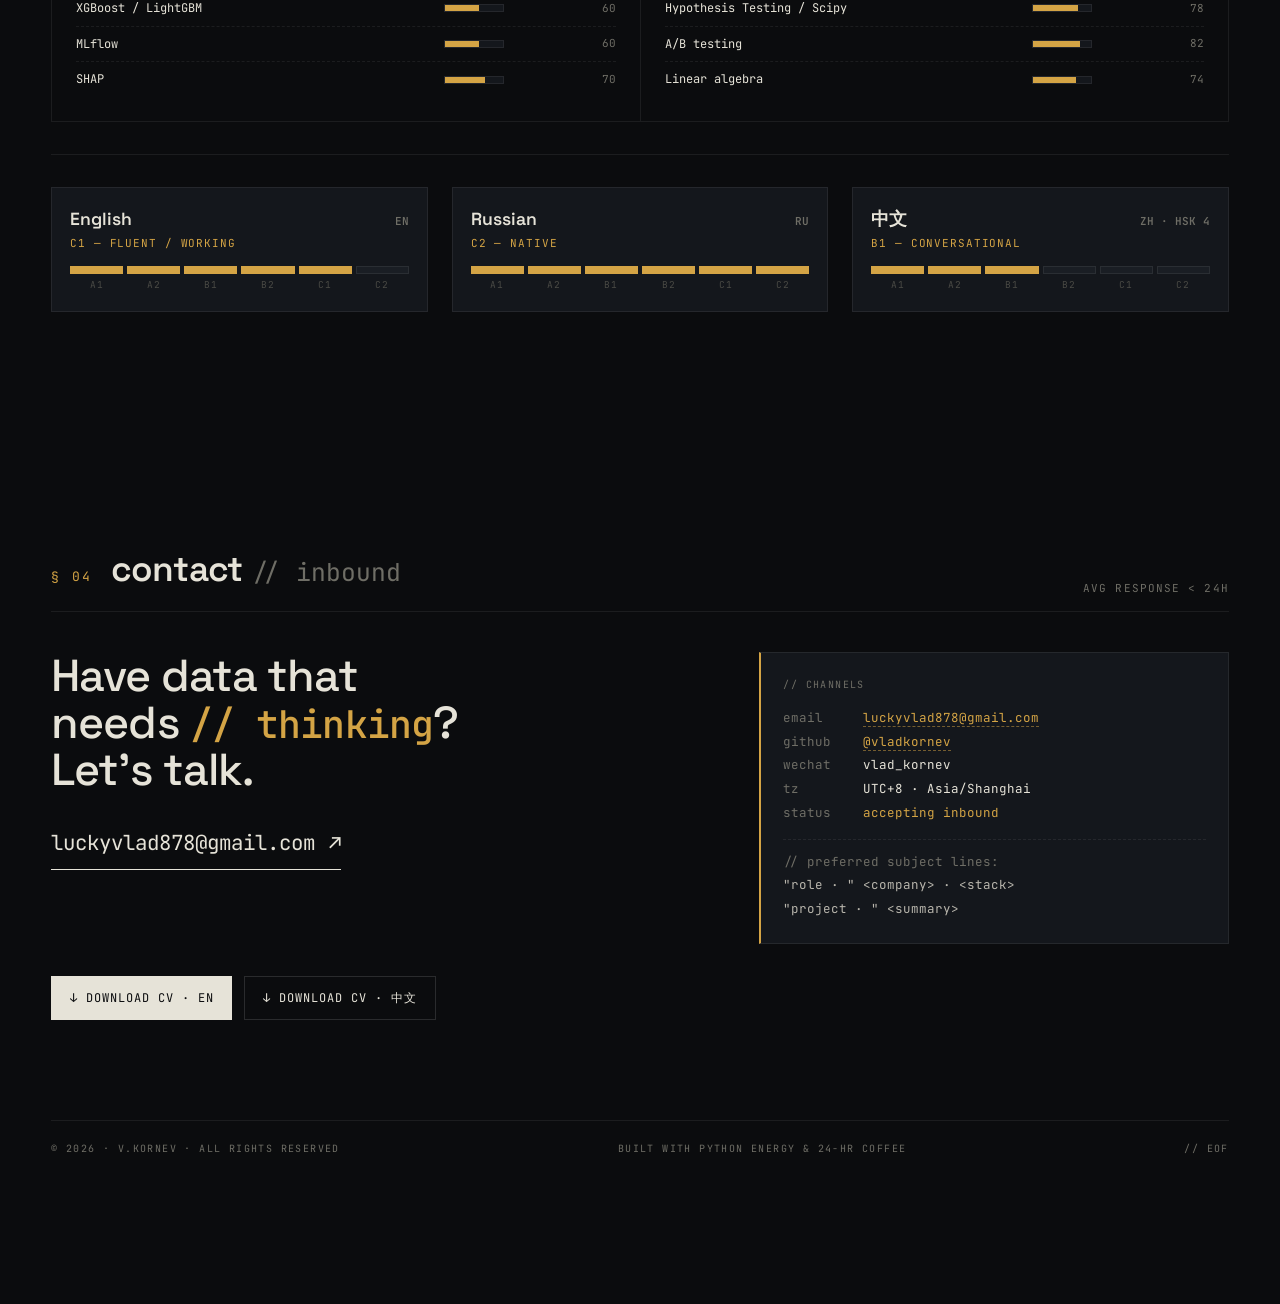
==== commit 7d17808d: "Add Chinese CV download button to hero; replace EN CV with fixed version - Add cv.pdf · 中文 button to" ====
--- a/index.html
+++ b/index.html
@@ -4,11 +4,10 @@
 <meta charset="UTF-8" />
 <meta name="viewport" content="width=device-width, initial-scale=1.0" />
 <title>kornev_v — model card</title>
+<link rel="icon" type="image/png" sizes="32x32" href="[data-uri]">
+<link rel="apple-touch-icon" sizes="180x180" href="favicon-180.png">
 <link rel="icon" type="image/x-icon" href="favicon.ico">
-<link rel="icon" type="image/png" sizes="32x32" href="favicon-32.png">
-<link rel="icon" type="image/png" sizes="16x16" href="favicon-16.png">
 <link rel="icon" type="image/svg+xml" href="favicon.svg">
-<link rel="apple-touch-icon" sizes="180x180" href="favicon-180.png">
 <link rel="preconnect" href="https://fonts.googleapis.com">
 <link rel="preconnect" href="https://fonts.gstatic.com" crossorigin>
 <link href="https://fonts.googleapis.com/css2?family=JetBrains+Mono:wght@300;400;500;600;700&family=Space+Grotesk:wght@300;400;500;600;700&display=swap" rel="stylesheet">
@@ -935,7 +934,10 @@
           <span>./view_work.sh</span> <span class="b-arr">→</span>
         </a>
         <a class="btn ghost" href="cv-en.pdf" download>
-          <span>cv.pdf</span> <span class="b-arr">↓</span>
+          <span>cv.pdf · EN</span> <span class="b-arr">↓</span>
+        </a>
+        <a class="btn ghost" href="cv-zh.pdf" download>
+          <span>cv.pdf · 中文</span> <span class="b-arr">↓</span>
         </a>
       </div>
     </div>
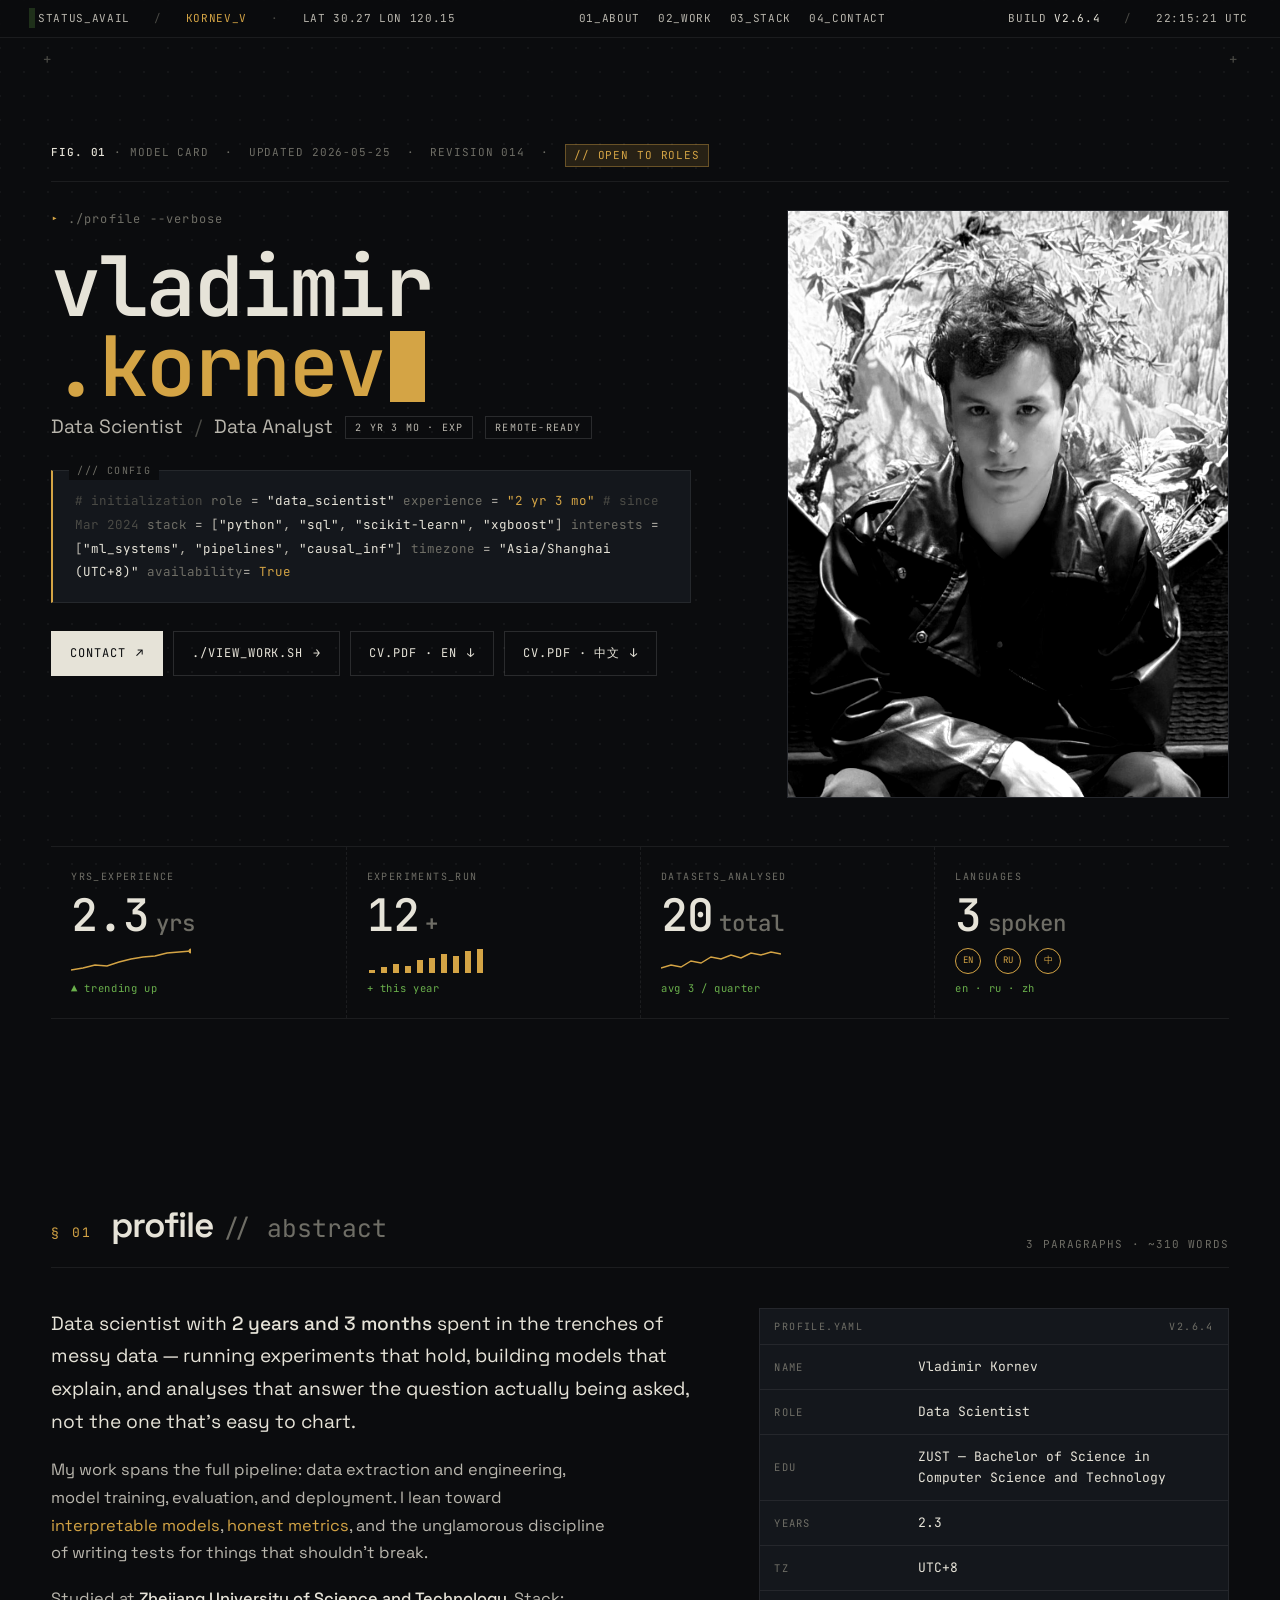
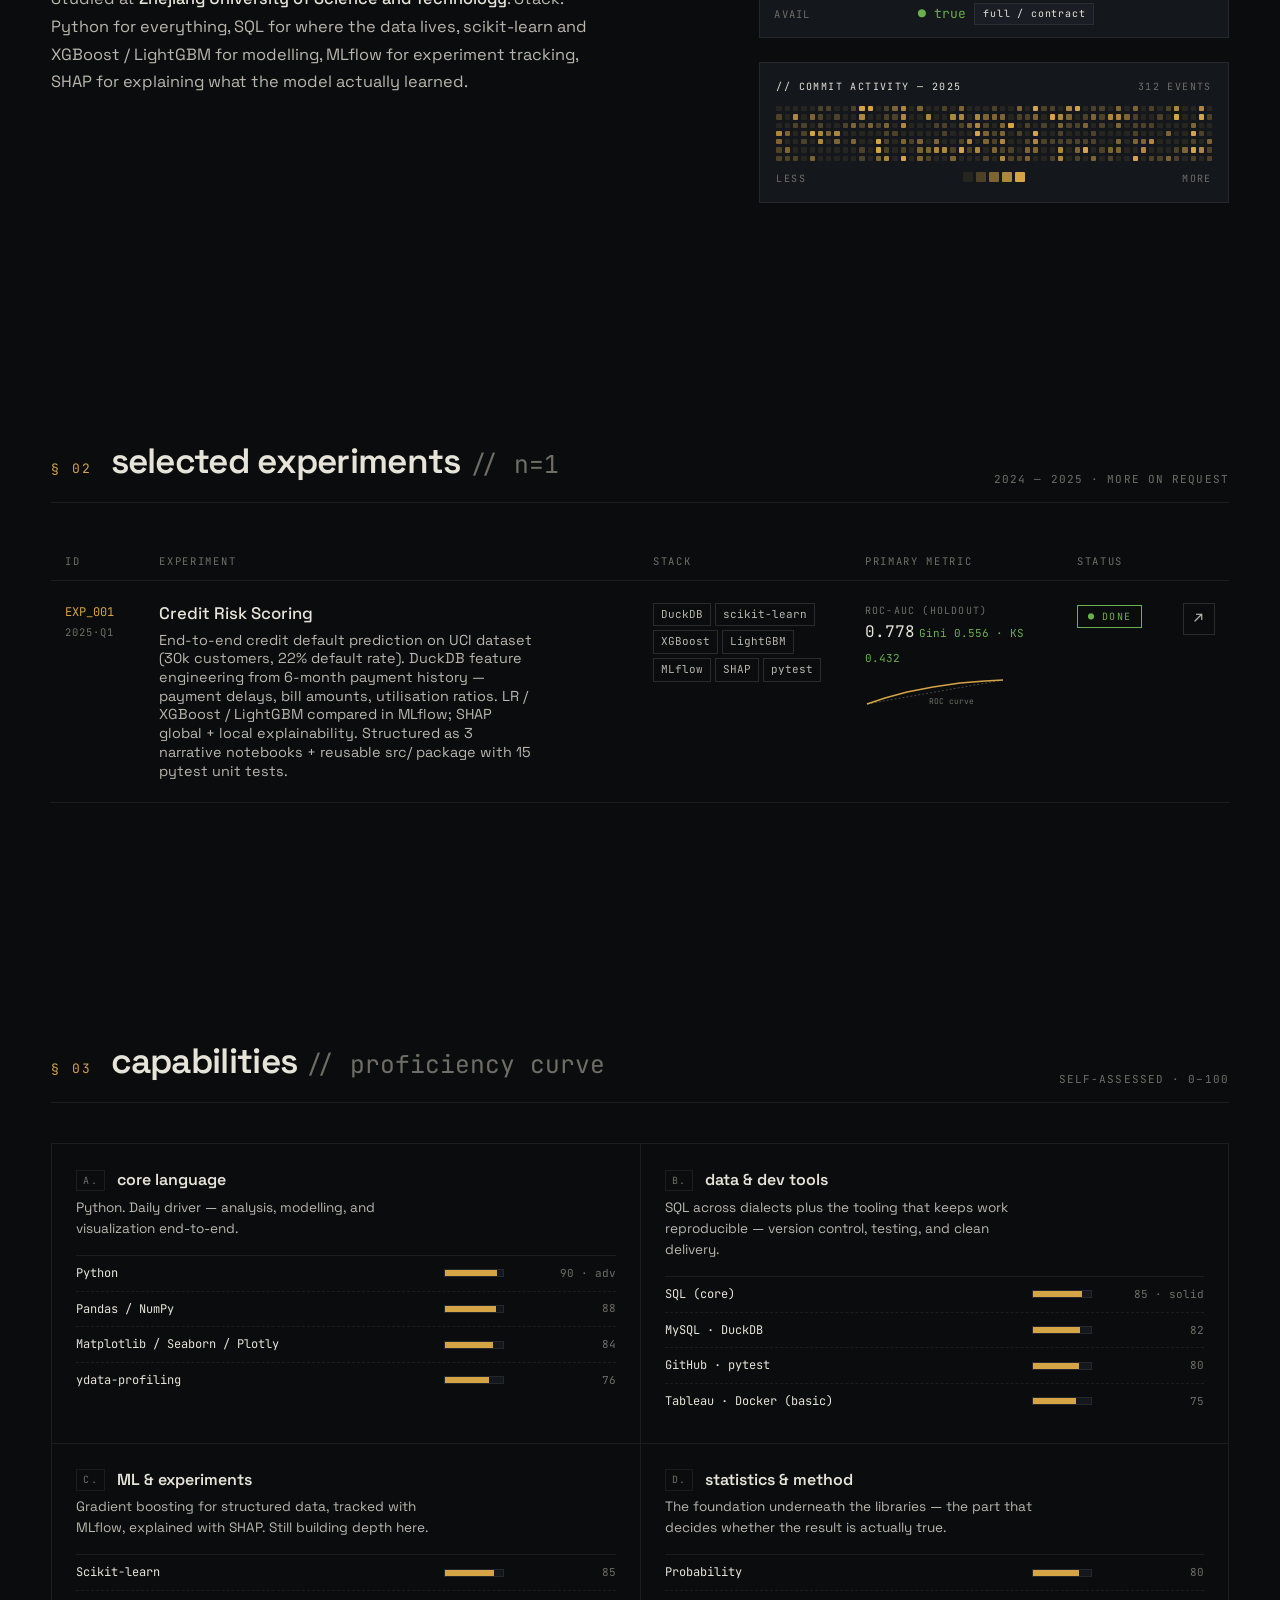
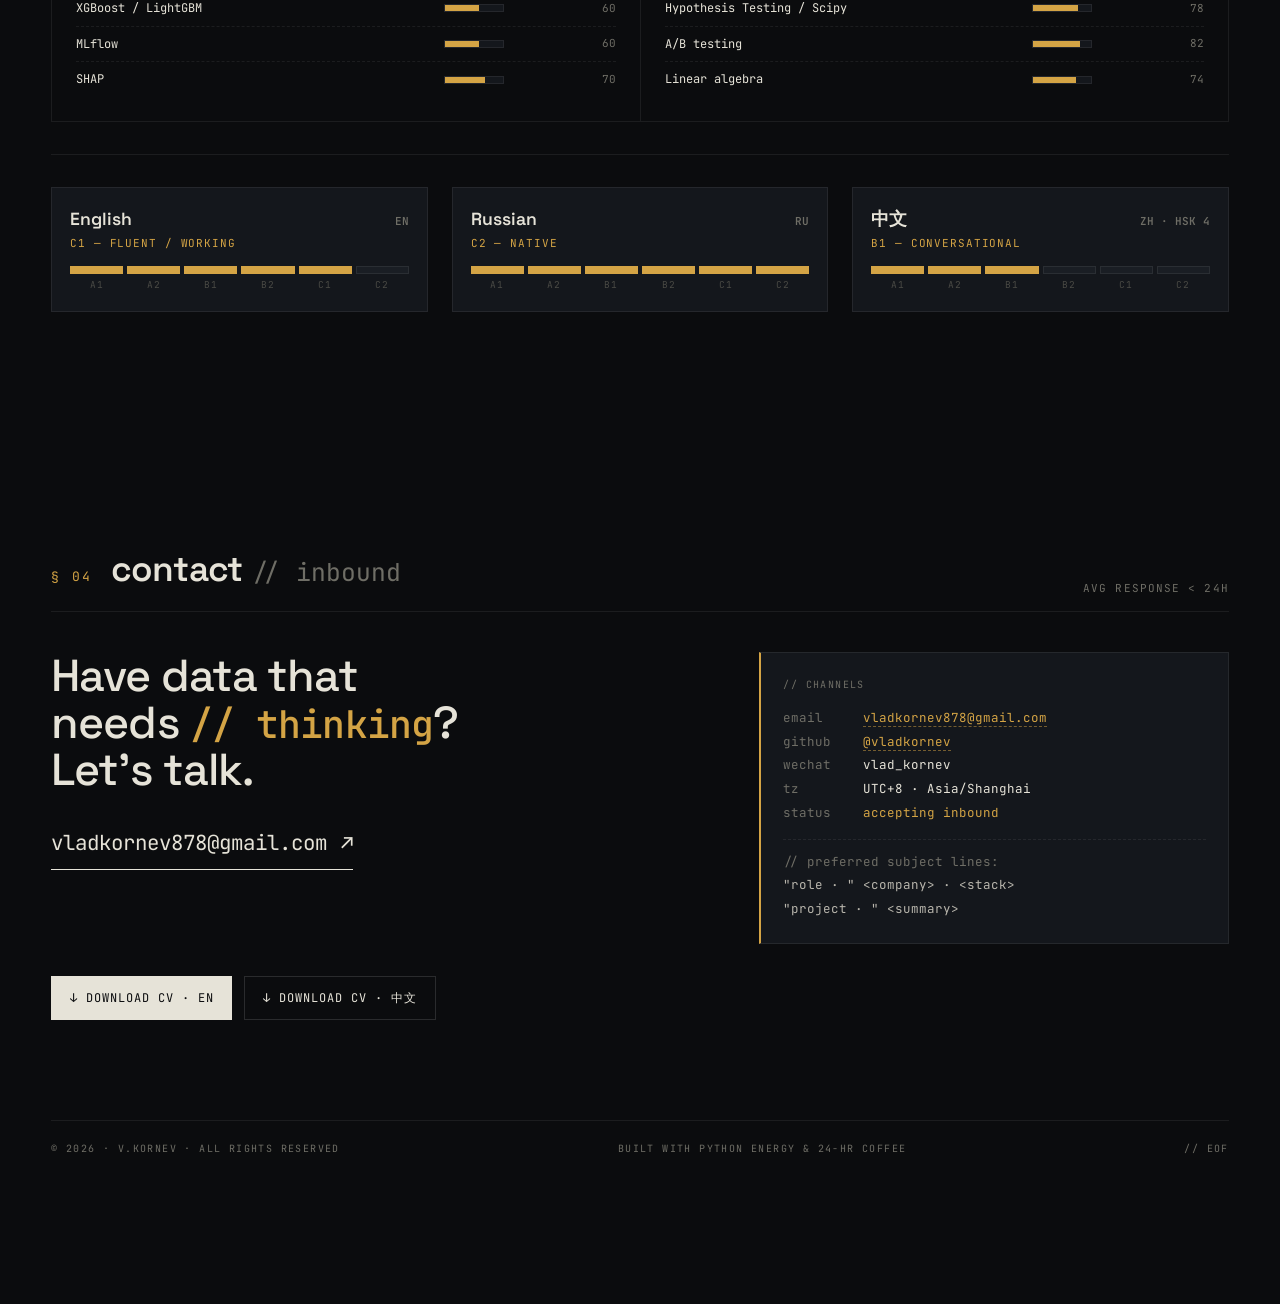
==== commit 1927d035: "Update contact email to vladkornev878@gmail.com Co-Authored-By: Claude Opus 4.8 <noreply@anthropic.c" ====
--- a/index.html
+++ b/index.html
@@ -1208,14 +1208,14 @@
         needs <em>// thinking</em>?<br>
         Let's talk.
       </p>
-      <a class="email-line" href="mailto:luckyvlad878@gmail.com">
-        luckyvlad878@gmail.com <span>↗</span>
+      <a class="email-line" href="mailto:vladkornev878@gmail.com">
+        vladkornev878@gmail.com <span>↗</span>
       </a>
     </div>
 
     <div class="contact-card">
       <span class="head">// channels</span>
-      <div><span class="ck">email&nbsp;&nbsp;&nbsp;&nbsp;</span> <span class="cv"><a href="mailto:luckyvlad878@gmail.com">luckyvlad878@gmail.com</a></span></div>
+      <div><span class="ck">email&nbsp;&nbsp;&nbsp;&nbsp;</span> <span class="cv"><a href="mailto:vladkornev878@gmail.com">vladkornev878@gmail.com</a></span></div>
       <div><span class="ck">github&nbsp;&nbsp;&nbsp;</span> <span class="cv"><a href="#">@vladkornev</a></span></div>
       <div><span class="ck">wechat&nbsp;&nbsp;&nbsp;</span> <span class="cv">vlad_kornev</span></div>
       <div><span class="ck">tz&nbsp;&nbsp;&nbsp;&nbsp;&nbsp;&nbsp;&nbsp;</span> <span class="cv">UTC+8 · Asia/Shanghai</span></div>
